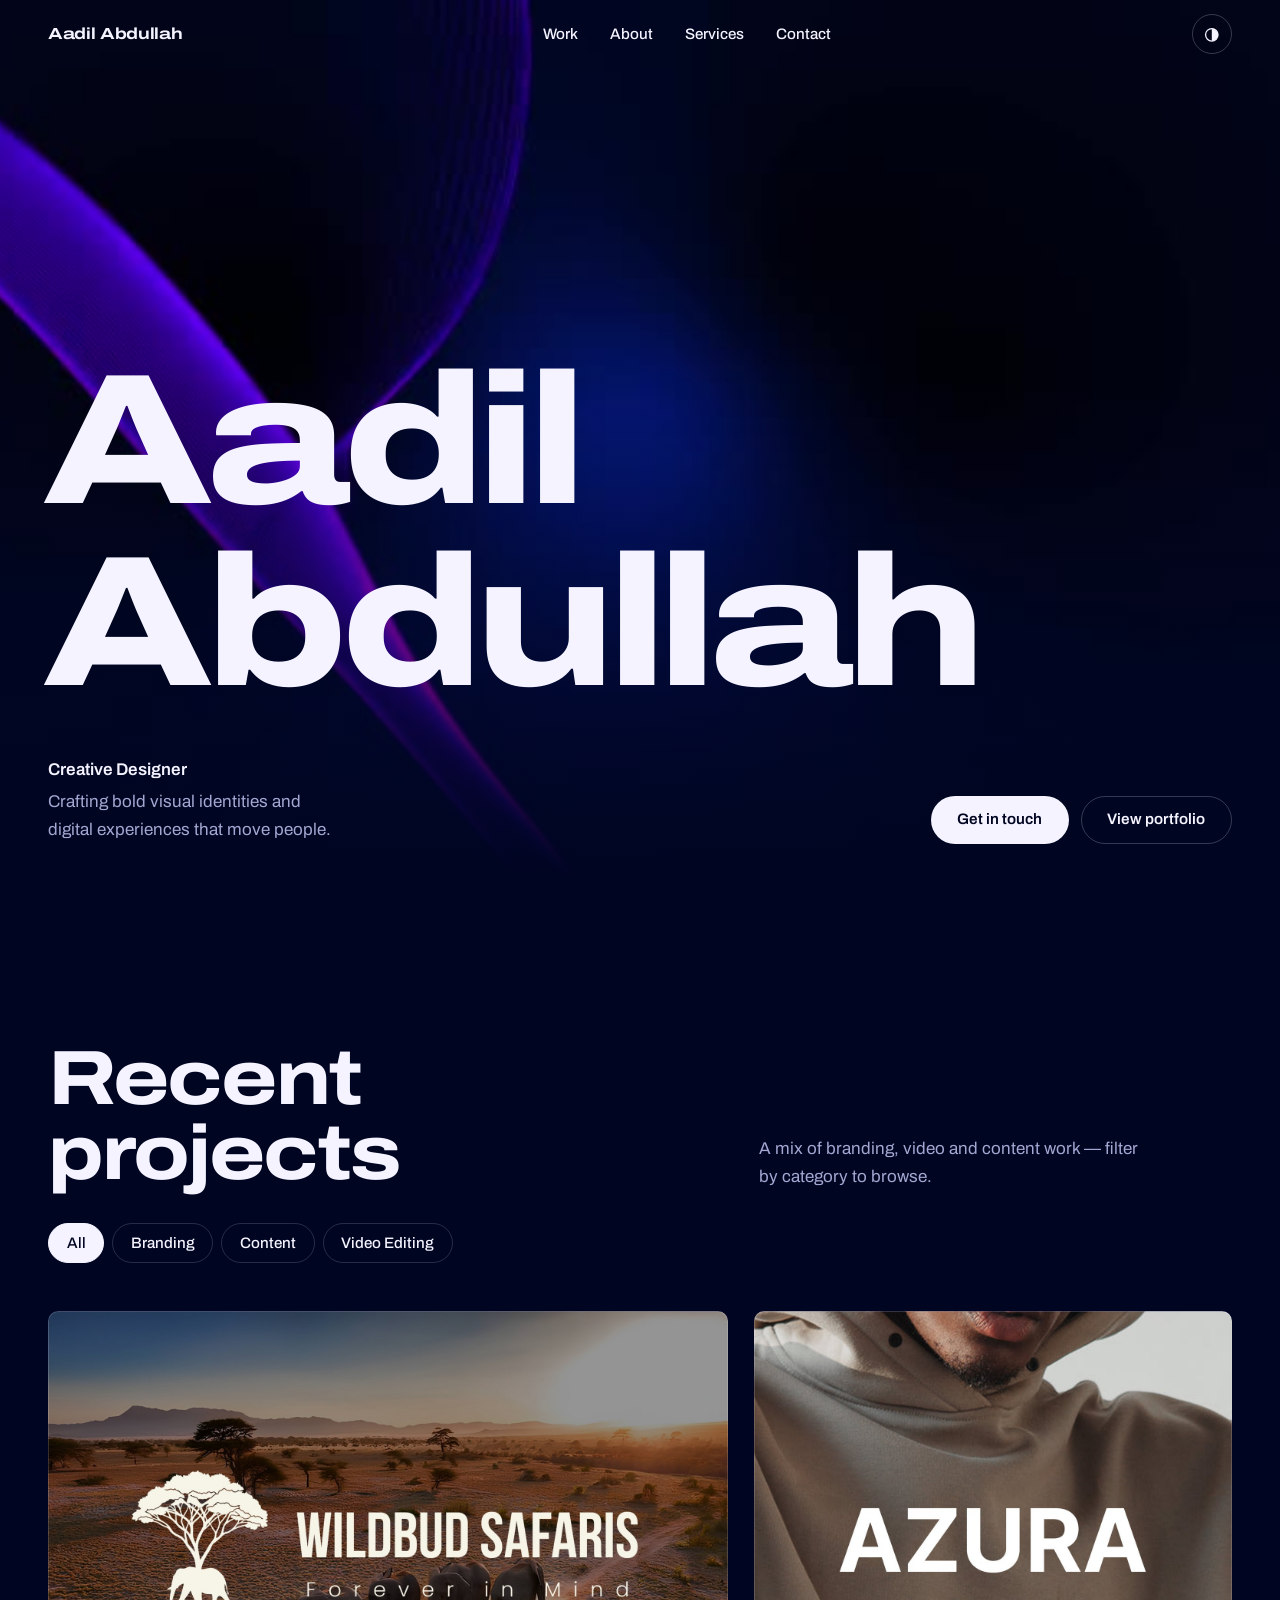
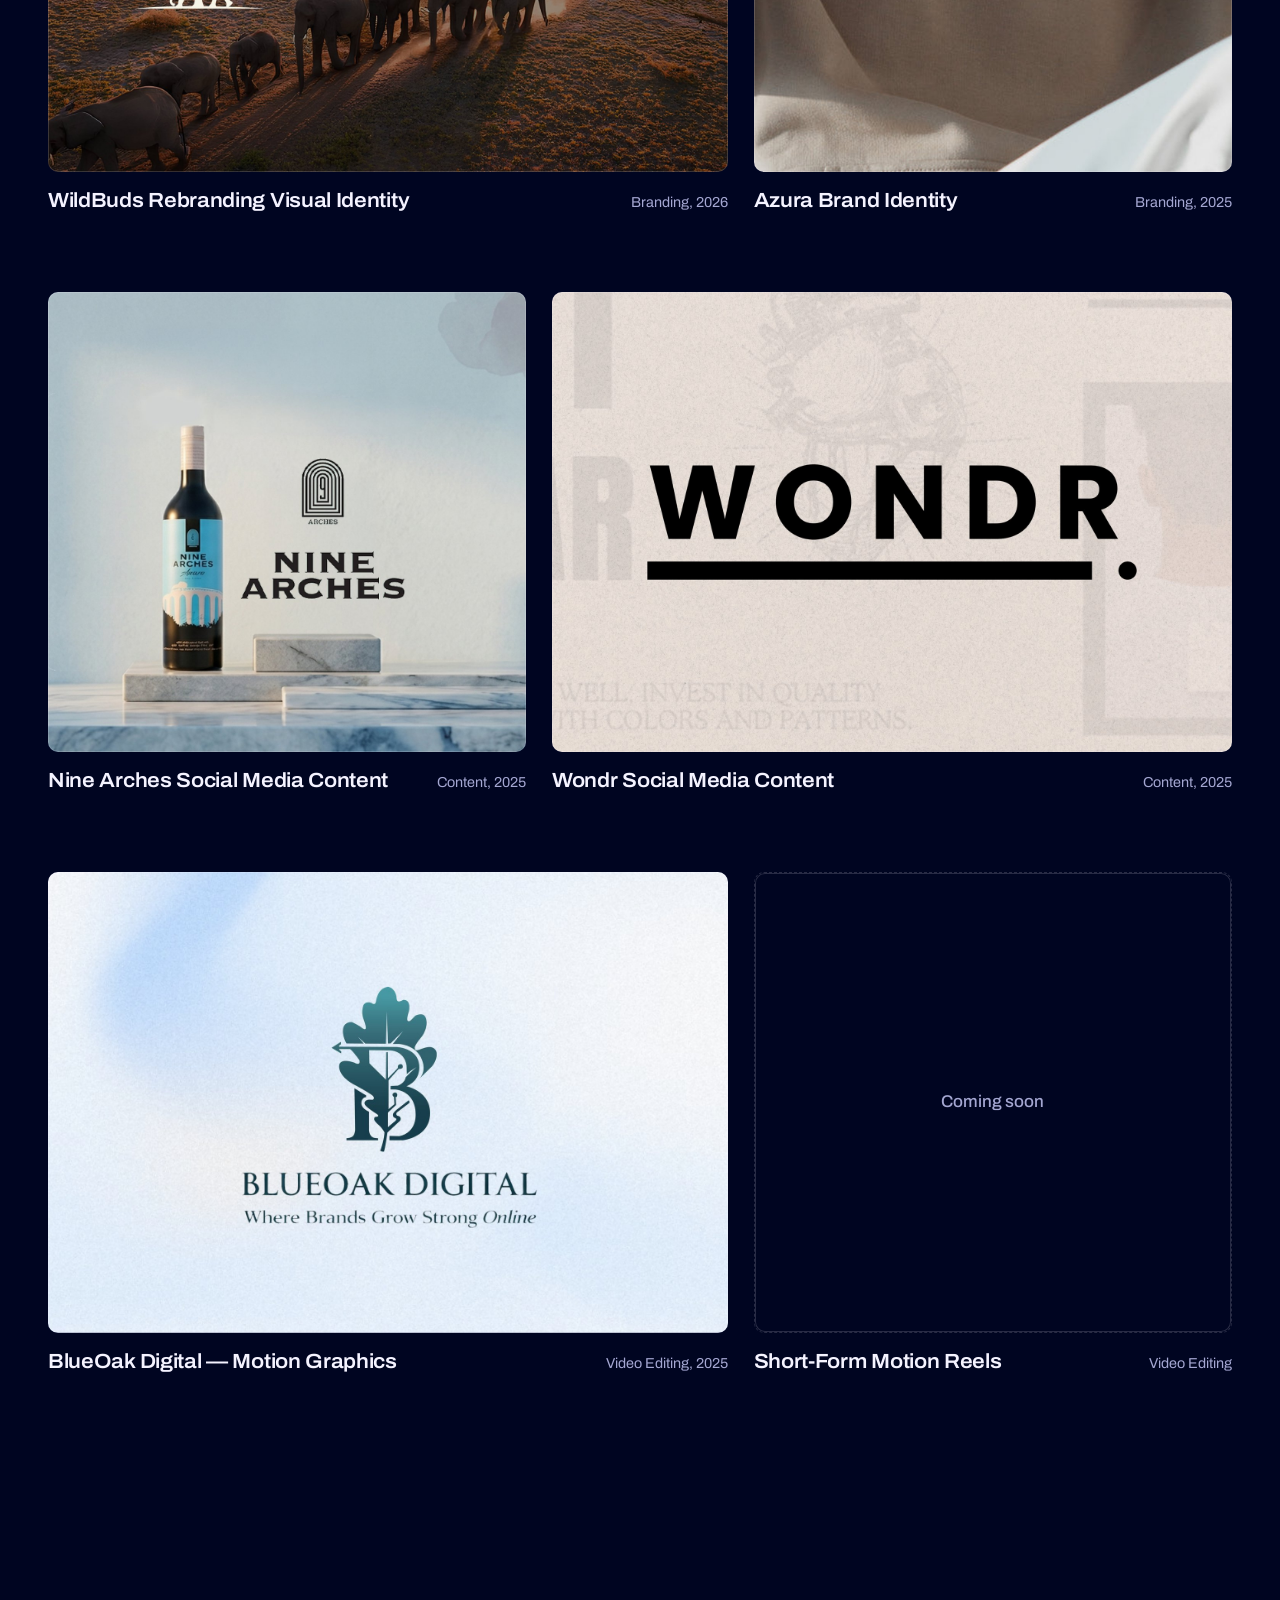
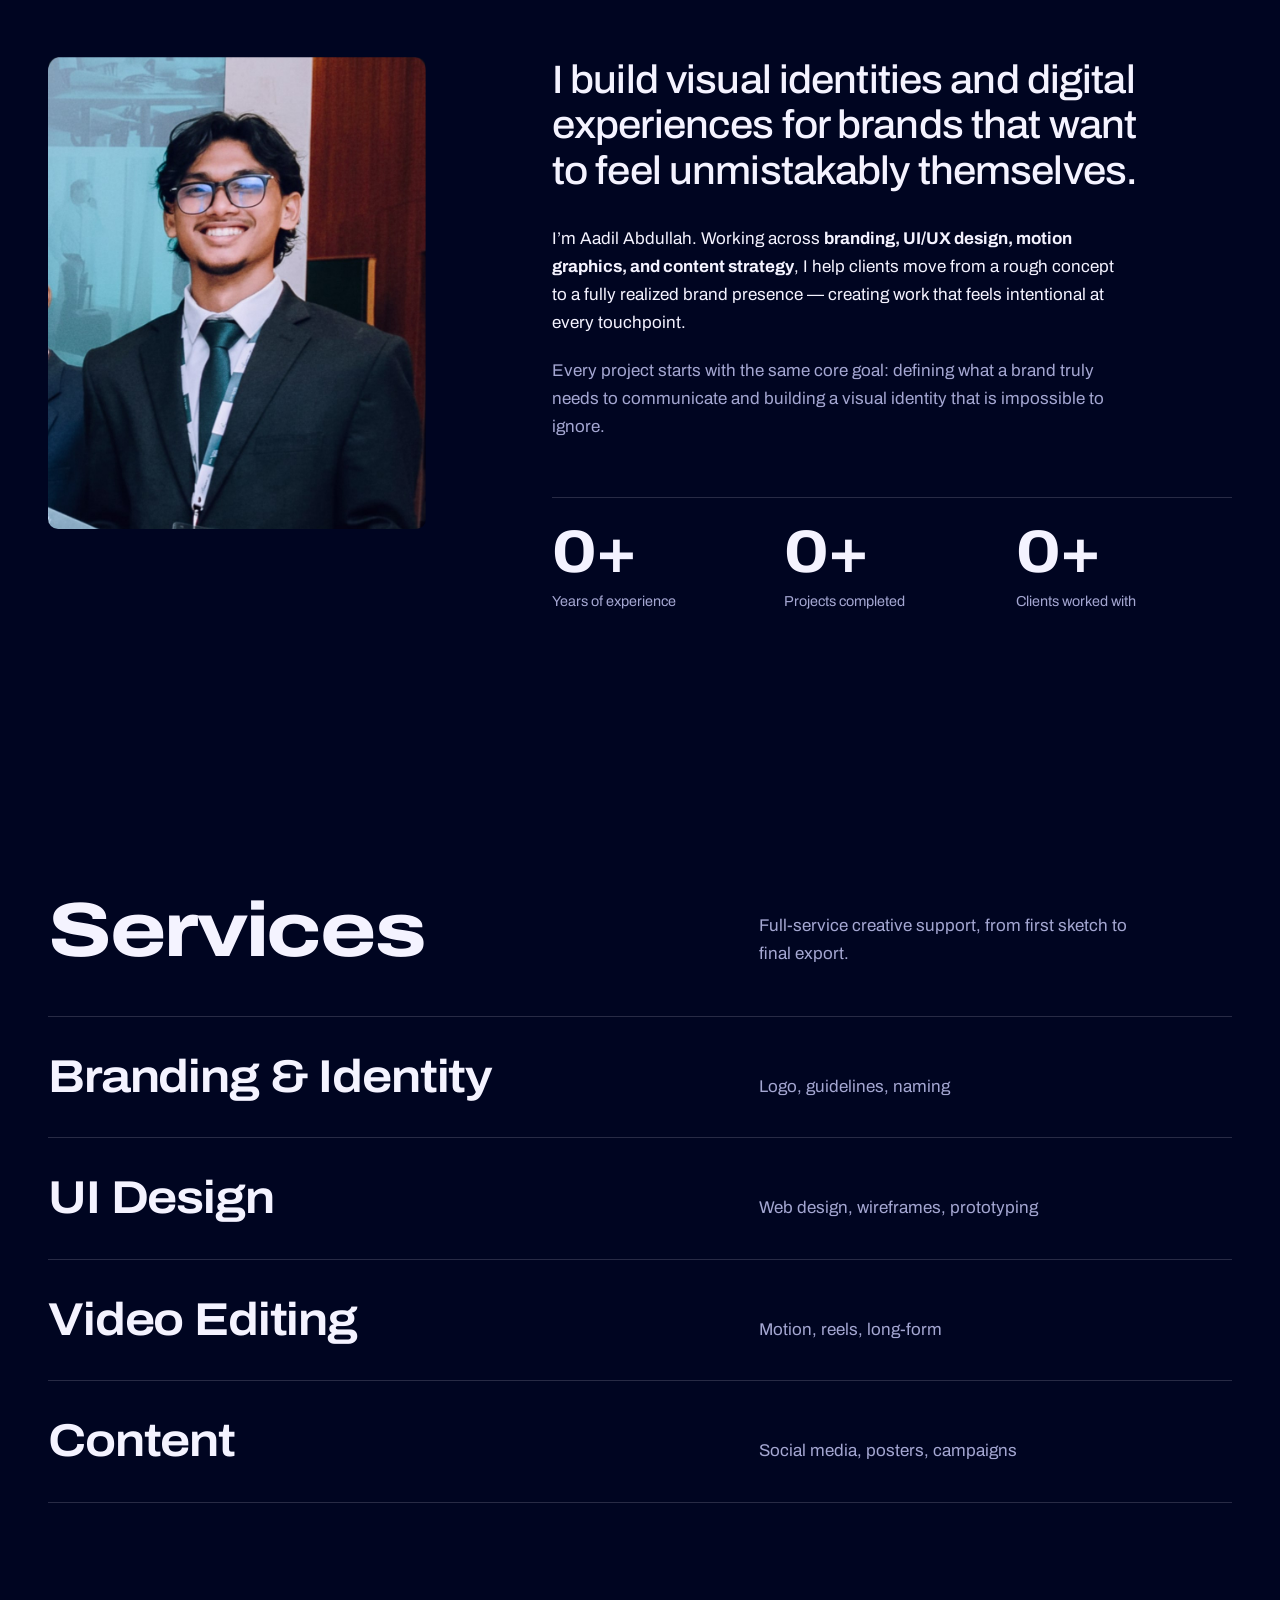
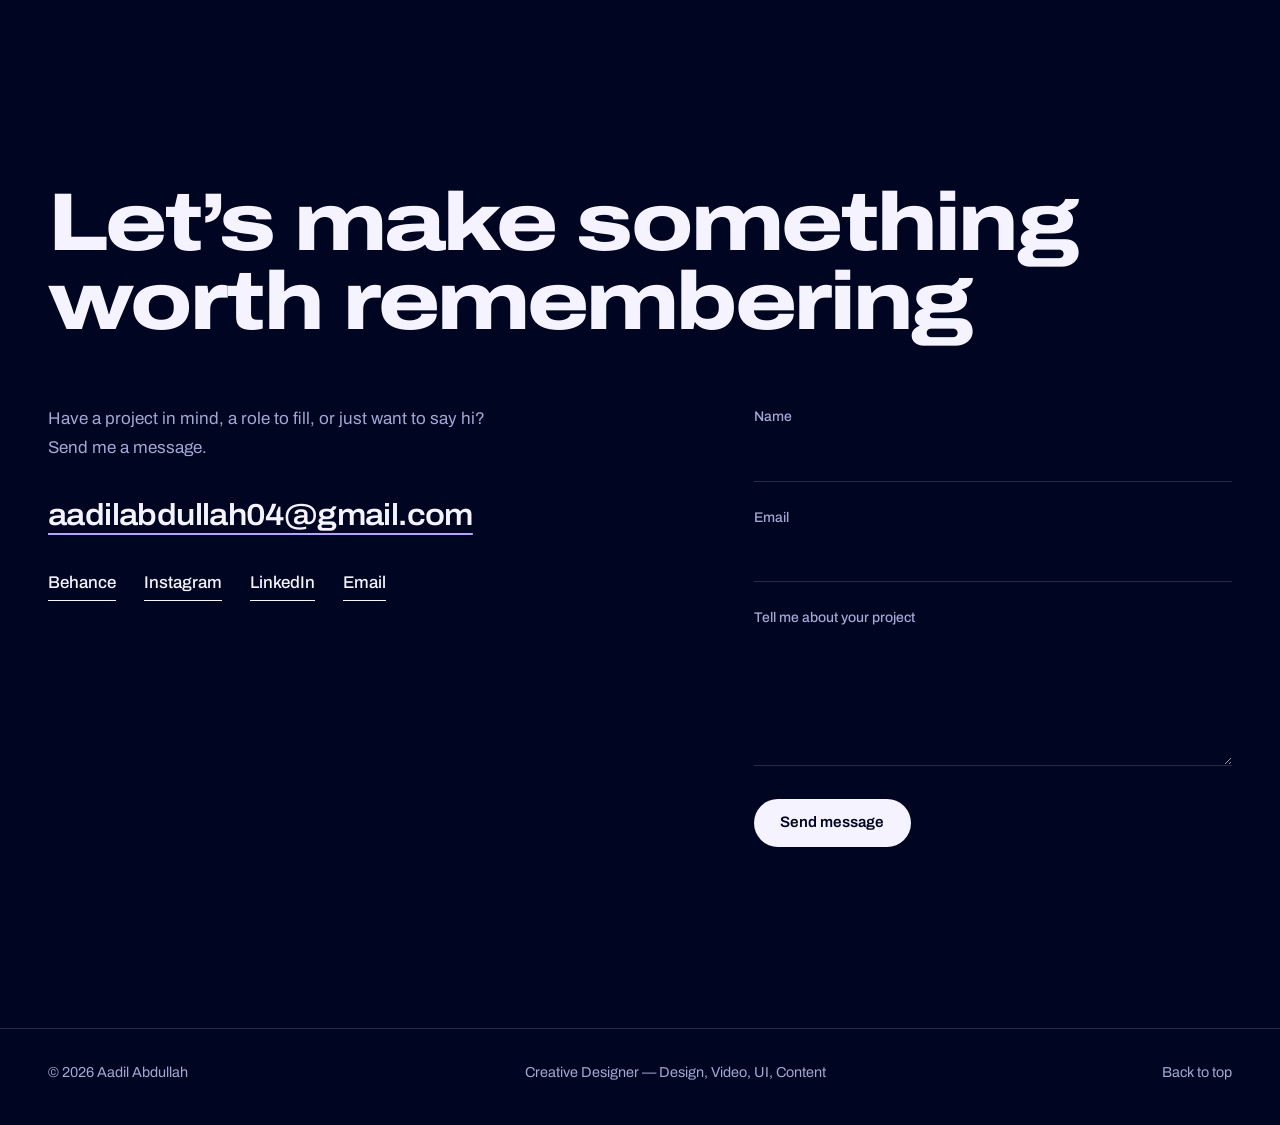
==== index.html @ e595d074 "added" ====
<!DOCTYPE html>
<html lang="en" data-theme="dark">
<head>
<meta charset="UTF-8">
<meta name="viewport" content="width=device-width, initial-scale=1, viewport-fit=cover">
<title>Aadil Abdullah — Creative Designer</title>
<meta name="description" content="Aadil Abdullah — Creative Designer. Branding, UI design, video and content strategy.">
<meta name="theme-color" content="#000521">
<meta property="og:type" content="website">
<meta property="og:title" content="Aadil Abdullah — Creative Designer">
<meta property="og:description" content="Aadil Abdullah — Creative Designer. Branding, UI design, video and content strategy.">
<link rel="icon" href="assets/favicon.svg" type="image/svg+xml">
<script>
/* Runs before first paint: dark by default, remembers the visitor's choice */
(function () {
  var d = document.documentElement, t = 'dark';
  d.classList.add('js');
  try { var s = localStorage.getItem('theme'); if (s === 'light' || s === 'dark') t = s; } catch (e) {}
  d.setAttribute('data-theme', t);
  // Safety net: if script.js did not run, show everything instead of leaving it hidden
  setTimeout(function () {
    if (!d.classList.contains('js-loaded')) d.classList.remove('js');
    else if (!d.classList.contains('is-ready')) d.classList.add('is-ready');
  }, 3000);
})();
</script>
<link rel="preconnect" href="https://fonts.googleapis.com">
<link rel="preconnect" href="https://fonts.gstatic.com" crossorigin>
<link href="https://fonts.googleapis.com/css2?family=Archivo:wdth,wght@62..125,100..900&amp;display=swap" rel="stylesheet">
<link rel="stylesheet" href="css/style.css">
</head>
<body id="top">
<a class="skip-link" href="#main">Skip to content</a>

<header class="site-header" id="siteHeader">
  <div class="header-inner">
    <a class="wordmark" href="#top">Aadil Abdullah</a>
    <nav class="nav" aria-label="Primary">
      <ul>
        <li><a href="#work">Work</a></li>
        <li><a href="#about">About</a></li>
        <li><a href="#services">Services</a></li>
        <li><a href="#contact">Contact</a></li>
      </ul>
    </nav>
    <div class="header-tools">
      <button class="theme-toggle" id="themeToggle" type="button" aria-label="Switch to light mode"><svg viewBox="0 0 24 24" aria-hidden="true" fill="none" stroke="currentColor" stroke-width="1.75"><circle cx="12" cy="12" r="8.5"/><path d="M12 3.5a8.5 8.5 0 0 1 0 17Z" fill="currentColor" stroke="none"/></svg></button>
      <button class="menu-btn" id="menuBtn" type="button" aria-expanded="false" aria-controls="mobileMenu">Menu</button>
    </div>
  </div>
</header>

<div class="mobile-menu" id="mobileMenu">
  <nav aria-label="Mobile">
    <ul>
      <li><a href="#work">Work</a></li>
      <li><a href="#about">About</a></li>
      <li><a href="#services">Services</a></li>
      <li><a href="#contact">Contact</a></li>
    </ul>
  </nav>
  <p class="mobile-menu-foot"><a href="mailto:aadilabdullah04@gmail.com">aadilabdullah04@gmail.com</a></p>
</div>

<main id="main">

  <section class="hero">
    <div class="hero-bg" aria-hidden="true">
      <video class="hero-video" autoplay muted loop playsinline preload="auto" poster="assets/img/hero-poster.jpg">
        <source src="assets/video/hero-loop.mp4" type="video/mp4">
      </video>
    </div>
    <div class="container hero-inner">
      <h1 class="hero-name">
        <span class="line"><span>Aadil</span></span>
        <span class="line"><span>Abdullah</span></span>
      </h1>
      <div class="hero-foot">
        <p class="hero-sub"><strong>Creative Designer</strong>Crafting bold visual identities and digital experiences that move people.</p>
        <div class="hero-actions">
          <a class="btn btn--solid" href="#contact">Get in touch</a>
          <a class="btn btn--ghost" href="#work">View portfolio</a>
        </div>
      </div>
    </div>
  </section>

  <section class="section work" id="work">
    <div class="container">
      <div class="section-head">
        <h2 class="h2">Recent projects</h2>
        <p class="section-note">A mix of branding, video and content work — filter by category to browse.</p>
      </div>

      <div class="filters" role="group" aria-label="Filter projects by category">
        <button class="filter" type="button" data-filter="all" aria-pressed="true">All</button>
        <button class="filter" type="button" data-filter="branding" aria-pressed="false">Branding</button>
        <button class="filter" type="button" data-filter="content" aria-pressed="false">Content</button>
        <button class="filter" type="button" data-filter="video" aria-pressed="false">Video Editing</button>
      </div>

      <div class="tiles" id="tiles">
        <a class="tile" href="project1.html" data-category="branding" data-size="wide">
          <div class="tile-media reveal-img"><img src="assets/img/project1-hero.jpg" width="2400" height="1202" alt="WildBuds Safaris logo over an African savanna landscape with elephants" loading="lazy"></div>
          <div class="tile-meta">
            <h3 class="tile-title">WildBuds Rebranding Visual Identity</h3>
            <p class="tile-cat">Branding, 2026</p>
          </div>
        </a>
        <a class="tile" href="project2.html" data-category="branding" data-size="narrow">
          <div class="tile-media reveal-img"><img src="assets/img/project2-hero.jpg" width="2400" height="1202" alt="AZURA wordmark over a close-up apparel photograph" loading="lazy"></div>
          <div class="tile-meta">
            <h3 class="tile-title">Azura Brand Identity</h3>
            <p class="tile-cat">Branding, 2025</p>
          </div>
        </a>
        <a class="tile" href="project3.html" data-category="content" data-size="narrow">
          <div class="tile-media reveal-img"><img src="assets/img/project3-hero.jpg" width="2400" height="1202" alt="Nine Arches Amaro bottle with logo on a marble surface" loading="lazy"></div>
          <div class="tile-meta">
            <h3 class="tile-title">Nine Arches Social Media Content</h3>
            <p class="tile-cat">Content, 2025</p>
          </div>
        </a>
        <a class="tile" href="project4.html" data-category="content" data-size="wide">
          <div class="tile-media reveal-img"><img src="assets/img/project4-hero.jpg" width="2400" height="1202" alt="WONDR wordmark logo" loading="lazy"></div>
          <div class="tile-meta">
            <h3 class="tile-title">Wondr Social Media Content</h3>
            <p class="tile-cat">Content, 2025</p>
          </div>
        </a>
        <a class="tile" href="project5.html" data-category="video" data-size="wide">
          <div class="tile-media reveal-img"><img src="assets/img/project5-hero.jpg" width="2306" height="1116" alt="BlueOak Digital logo mark and wordmark" loading="lazy"></div>
          <div class="tile-meta">
            <h3 class="tile-title">BlueOak Digital — Motion Graphics</h3>
            <p class="tile-cat">Video Editing, 2025</p>
          </div>
        </a>
        <!-- Sixth project: add its image and page, then turn this into a link (see README.txt) -->
        <div class="tile tile--soon" data-category="video" data-size="narrow">
          <div class="tile-media"><span>Coming soon</span></div>
          <div class="tile-meta">
            <h3 class="tile-title">Short-Form Motion Reels</h3>
            <p class="tile-cat">Video Editing</p>
          </div>
        </div>
      </div>
    </div>
  </section>

  <section class="section about" id="about">
    <div class="container about-grid">
      <figure class="about-photo reveal-img">
        <img src="assets/img/about-portrait.jpeg" width="900" height="1145" alt="Portrait of Aadil Abdullah" loading="lazy">
      </figure>
      <div class="about-copy">
        <h2 class="statement">I build visual identities and digital experiences for brands that want to feel unmistakably themselves.</h2>
        <p>I’m Aadil Abdullah. Working across <strong>branding, UI/UX design, motion graphics, and content strategy</strong>, I help clients move from a rough concept to a fully realized brand presence — creating work that feels intentional at every touchpoint.</p>
        <p>Every project starts with the same core goal: defining what a brand truly needs to communicate and building a visual identity that is impossible to ignore.</p>
        <ul class="stats">
          <li><span class="stat-num"><span class="count" data-count="6">6</span>+</span><span class="stat-label">Years of experience</span></li>
          <li><span class="stat-num"><span class="count" data-count="48">48</span>+</span><span class="stat-label">Projects completed</span></li>
          <li><span class="stat-num"><span class="count" data-count="26">26</span>+</span><span class="stat-label">Clients worked with</span></li>
        </ul>
      </div>
    </div>
  </section>

  <section class="section services" id="services">
    <div class="container">
      <div class="section-head">
        <h2 class="h2">Services</h2>
        <p class="section-note">Full-service creative support, from first sketch to final export.</p>
      </div>
      <ul class="services-list">
        <li class="service">
          <h3>Branding &amp; Identity</h3>
          <p>Logo, guidelines, naming</p>
        </li>
        <li class="service">
          <h3>UI Design</h3>
          <p>Web design, wireframes, prototyping</p>
        </li>
        <li class="service">
          <h3>Video Editing</h3>
          <p>Motion, reels, long-form</p>
        </li>
        <li class="service">
          <h3>Content</h3>
          <p>Social media, posters, campaigns</p>
        </li>
      </ul>
    </div>
  </section>

  <section class="section contact" id="contact">
    <div class="container">
      <h2 class="contact-heading">Let’s make something worth remembering</h2>
      <div class="contact-grid">
        <div class="contact-info">
          <p class="contact-sub">Have a project in mind, a role to fill, or just want to say hi? Send me a message.</p>
          <a class="contact-email" href="mailto:aadilabdullah04@gmail.com">aadilabdullah04@gmail.com</a>
          <div class="social-links">
          <a href="https://www.behance.net/aadilabdullah10" target="_blank" rel="noopener">Behance</a>
          <a href="https://www.instagram.com/aadil.dsgns/" target="_blank" rel="noopener">Instagram</a>
          <a href="https://www.linkedin.com/in/aadil-abdullah04/" target="_blank" rel="noopener">LinkedIn</a>
            <a href="mailto:aadilabdullah04@gmail.com">Email</a>
          </div>
        </div>
        <div class="contact-form-wrap">
          <form id="contactForm" action="https://formspree.io/f/xnpandrq" method="POST">
            <label class="field"><span>Name</span><input type="text" name="name" autocomplete="name" required></label>
            <label class="field"><span>Email</span><input type="email" name="email" autocomplete="email" required></label>
            <label class="field"><span>Tell me about your project</span><textarea name="message" rows="4" required></textarea></label>
            <button class="btn btn--solid" id="formBtn" type="submit">Send message</button>
            <p class="form-status" id="formStatus" role="status" aria-live="polite"></p>
          </form>
        </div>
      </div>
    </div>
  </section>

</main>

<footer class="site-footer">
  <div class="container footer-inner">
    <p>© 2026 Aadil Abdullah</p>
    <p>Creative Designer — Design, Video, UI, Content</p>
    <a href="#top">Back to top</a>
  </div>
</footer>

<script src="js/script.js"></script>
</body>
</html>
---- css/style.css ----
/* ==========================================================================
   Aadil Abdullah — Portfolio
   One type family (Archivo), one accent, two themes.
   Edit the colours in the two token blocks below; everything else follows.
   ========================================================================== */

/* ---------- Tokens ---------- */
:root {
  color-scheme: dark;

  /* Dark theme (default) — base colour is sampled from the hero loop */
  --bg: #000521;
  --bg-raised: #070c38;
  --bg-glass: rgba(0, 5, 33, 0.78);
  --ink: #f4f3ff;
  --ink-muted: #a4a7d2;
  --line: rgba(244, 243, 255, 0.16);
  --accent: #b9a2ff;
  --accent-ink: #000521;
  --btn-bg: #f4f3ff;
  --btn-ink: #000521;
  --error: #ff9a9a;

  --font: "Archivo", "Helvetica Neue", Helvetica, Arial, system-ui, sans-serif;
  --pad: clamp(1.25rem, 4vw, 3rem);
  --gap: clamp(1rem, 2vw, 1.75rem);
  --max: 1440px;
  --section: clamp(5rem, 11vw, 9.5rem);
  --radius: 10px;
  --ease: cubic-bezier(0.2, 0.8, 0.2, 1);
  --tile-h: clamp(15rem, 64vw, 26rem);
}

:root[data-theme="light"] {
  color-scheme: light;
  --bg: #f3f5ff;
  --bg-raised: #e6eafb;
  --bg-glass: rgba(243, 245, 255, 0.82);
  --ink: #050726;
  --ink-muted: #4a4e7c;
  --line: rgba(5, 7, 38, 0.18);
  --accent: #6a1fe0;
  --accent-ink: #f3f5ff;
  --btn-bg: #050726;
  --btn-ink: #f3f5ff;
  --error: #c0262d;
}

@media (min-width: 820px) {
  :root { --tile-h: clamp(22rem, 36vw, 34rem); }
}

/* ---------- Base ---------- */
*, *::before, *::after { box-sizing: border-box; }

html {
  -webkit-text-size-adjust: 100%;
  scroll-behavior: smooth;
  scroll-padding-top: 5rem;
}

body {
  margin: 0;
  background: var(--bg);
  color: var(--ink);
  font-family: var(--font);
  font-size: 1.0625rem;
  line-height: 1.65;
  font-weight: 400;
  -webkit-font-smoothing: antialiased;
  text-rendering: optimizeLegibility;
}

img, video { display: block; max-width: 100%; }
a { color: inherit; }
h1, h2, h3, p, ul, figure, dl, dd { margin: 0; }
ul { padding: 0; list-style: none; }
button { font: inherit; color: inherit; background: none; border: 0; padding: 0; cursor: pointer; }

:focus-visible {
  outline: 2px solid var(--accent);
  outline-offset: 3px;
  border-radius: 4px;
}

.skip-link {
  position: fixed;
  left: 1rem;
  top: -4rem;
  z-index: 100;
  padding: 0.6rem 1rem;
  background: var(--btn-bg);
  color: var(--btn-ink);
  border-radius: 999px;
  font-weight: 600;
  text-decoration: none;
  transition: top 0.2s;
}
.skip-link:focus { top: 1rem; }

.container {
  width: 100%;
  max-width: var(--max);
  margin-inline: auto;
  padding-inline: var(--pad);
}

.section { padding-block: var(--section); }

/* ---------- Type ---------- */
.h2, .statement, .contact-heading, .project-title, .next-title, .hero-sub { text-wrap: balance; }
.h2 {
  font-size: clamp(2.25rem, 6vw, 5rem);
  font-weight: 750;
  font-stretch: 120%;
  line-height: 0.98;
  letter-spacing: -0.03em;
}

.statement {
  font-size: clamp(1.6rem, 3.1vw, 2.6rem);
  font-weight: 500;
  font-stretch: 105%;
  line-height: 1.14;
  letter-spacing: -0.022em;
}

/* ---------- Buttons ---------- */
.btn {
  display: inline-flex;
  align-items: center;
  justify-content: center;
  min-height: 3rem;
  padding: 0 1.6rem;
  border: 1px solid transparent;
  border-radius: 999px;
  font-size: 0.95rem;
  font-weight: 600;
  text-decoration: none;
  transition: background-color 0.3s, color 0.3s, border-color 0.3s;
}
.btn--solid { background: var(--btn-bg); color: var(--btn-ink); }
.btn--solid:hover { background: var(--accent); color: var(--accent-ink); }
.btn--ghost { border-color: var(--line); color: var(--ink); }
.btn--ghost:hover { border-color: var(--ink); }
.btn[disabled] { opacity: 0.6; cursor: progress; }

/* ---------- Header ---------- */
.site-header {
  position: fixed;
  inset: 0 0 auto 0;
  z-index: 50;
  padding-top: env(safe-area-inset-top, 0px);
  color: var(--ink);
  border-bottom: 1px solid transparent;
  transition: background-color 0.35s, border-color 0.35s;
}

.site-header.is-solid,
.site-header.menu-open {
  background: var(--bg-glass);
  -webkit-backdrop-filter: blur(14px);
  backdrop-filter: blur(14px);
  border-bottom-color: var(--line);
}

/* Over the (always dark) hero the header uses the dark palette */
.site-header:not(.is-solid):not(.menu-open) {
  --ink: #f4f3ff;
  --line: rgba(244, 243, 255, 0.22);
  --accent: #b9a2ff;
}

.header-inner {
  display: flex;
  align-items: center;
  justify-content: space-between;
  gap: 1.5rem;
  max-width: var(--max);
  margin-inline: auto;
  padding: 0.9rem var(--pad);
}

.wordmark {
  font-size: 1rem;
  font-weight: 700;
  font-stretch: 125%;
  letter-spacing: -0.02em;
  text-decoration: none;
  white-space: nowrap;
}

.nav ul { display: flex; gap: 2rem; }
.nav a {
  padding: 0.4rem 0;
  font-size: 0.95rem;
  font-weight: 500;
  text-decoration: none;
  background: linear-gradient(currentColor, currentColor) left bottom / 0 1px no-repeat;
  transition: background-size 0.4s var(--ease);
}
.nav a:hover { background-size: 100% 1px; }

.header-tools { display: flex; align-items: center; gap: 0.75rem; }

.theme-toggle {
  display: grid;
  place-items: center;
  width: 2.5rem;
  height: 2.5rem;
  border: 1px solid var(--line);
  border-radius: 50%;
  transition: border-color 0.3s, background-color 0.3s;
}
.theme-toggle:hover { border-color: var(--ink); }
.theme-toggle svg { width: 1.1rem; height: 1.1rem; }

.menu-btn {
  display: none;
  align-items: center;
  min-height: 2.5rem;
  padding: 0 1rem;
  border: 1px solid var(--line);
  border-radius: 999px;
  font-size: 0.9rem;
  font-weight: 600;
}

@media (max-width: 819px) {
  .nav { display: none; }
  .menu-btn { display: inline-flex; }
}

/* Mobile menu */
.mobile-menu {
  position: fixed;
  inset: 0;
  z-index: 40;
  display: flex;
  flex-direction: column;
  justify-content: space-between;
  padding: 6.5rem var(--pad) 2rem;
  background: var(--bg);
  opacity: 0;
  visibility: hidden;
  transition: opacity 0.35s, visibility 0.35s;
}
.mobile-menu.is-open { opacity: 1; visibility: visible; }
.mobile-menu ul { display: grid; gap: 0.25rem; }
.mobile-menu a {
  display: block;
  padding: 0.35rem 0;
  font-size: clamp(2.25rem, 11vw, 3.5rem);
  font-weight: 750;
  font-stretch: 120%;
  letter-spacing: -0.03em;
  line-height: 1.05;
  text-decoration: none;
}
.mobile-menu-foot { color: var(--ink-muted); font-size: 0.95rem; }
.mobile-menu-foot a { font-size: inherit; font-weight: 500; font-stretch: 100%; letter-spacing: 0; display: inline; }
body.menu-open { overflow: hidden; }

/* ---------- Hero ---------- */
.hero {
  --ink: #f4f3ff;
  --ink-muted: #a4a7d2;
  --line: rgba(244, 243, 255, 0.22);
  --accent: #b9a2ff;
  --accent-ink: #000521;
  --btn-bg: #f4f3ff;
  --btn-ink: #000521;

  position: relative;
  display: flex;
  align-items: flex-end;
  min-height: 100vh;
  min-height: 100svh;
  overflow: hidden;
  background: #000521;
  color: var(--ink);
  border-radius: 0 0 clamp(1.25rem, 3vw, 2.5rem) clamp(1.25rem, 3vw, 2.5rem);
}

.hero-bg {
  position: absolute;
  inset: 0;
  background: #000521 url("../assets/img/hero-poster.jpg") center / cover no-repeat;
}

.hero-video {
  width: 100%;
  height: 100%;
  object-fit: cover;
}
.js .hero-video { opacity: 0; transition: opacity 1.6s ease; }
.js .hero-video.is-playing { opacity: 1; }

/* keeps the name legible where a ribbon passes behind it */
.hero::after {
  content: "";
  position: absolute;
  inset: auto 0 0 0;
  height: 60%;
  background: linear-gradient(to top, #000521 4%, rgba(0, 5, 33, 0));
  pointer-events: none;
}

.hero-inner {
  position: relative;
  z-index: 1;
  padding-top: 8rem;
  padding-bottom: clamp(2rem, 5vw, 3.5rem);
}

.hero-name {
  font-size: clamp(3.5rem, 14.5vw, 14rem);
  font-weight: 800;
  font-stretch: 125%;
  line-height: 0.92;
  letter-spacing: -0.04em;
  margin-left: -0.04em;
}
.hero-name .line {
  display: block;
  overflow: hidden;
  padding-top: 0.08em;
  margin-top: -0.08em;
  padding-bottom: 0.06em;
}
.hero-name .line > span { display: inline-block; }

.hero-foot {
  display: flex;
  flex-wrap: wrap;
  align-items: flex-end;
  justify-content: space-between;
  gap: 1.5rem 3rem;
  margin-top: clamp(1.25rem, 3vw, 2.25rem);
}
.hero-sub { max-width: 34ch; color: var(--ink-muted); }
.hero-sub strong {
  display: block;
  margin-bottom: 0.25rem;
  color: var(--ink);
  font-weight: 600;
}
.hero-actions { display: flex; flex-wrap: wrap; gap: 0.75rem; }

/* One orchestrated load sequence */
.js .hero-name .line > span { transform: translateY(110%); }
.js .hero-foot { opacity: 0; transform: translateY(14px); }
.js.is-ready .hero-name .line > span {
  transform: none;
  transition: transform 1.1s var(--ease);
}
.js.is-ready .hero-name .line:nth-child(2) > span { transition-delay: 0.12s; }
.js.is-ready .hero-foot {
  opacity: 1;
  transform: none;
  transition: opacity 0.9s 0.6s ease, transform 0.9s 0.6s var(--ease);
}

/* ---------- Image reveal (one shared, quiet mechanism) ----------
   The wrapper (.reveal-img) is never clipped, so the script can always measure it;
   only the picture inside it is wiped in. */
.js .reveal-img > img,
.js .reveal-img > video { clip-path: inset(0 0 100% 0); }
.js .reveal-img.is-in > img,
.js .reveal-img.is-in > video {
  clip-path: inset(0);
  transition: clip-path 1.1s var(--ease), transform 0.9s var(--ease);
}

/* Hairline rim keeps pale images defined on the light theme and dark ones on the dark theme */
.tile-media, .gallery-item, .project-cover { position: relative; }
.tile-media::after,
.gallery-item::after,
.project-cover::after {
  content: "";
  position: absolute;
  inset: 0;
  border-radius: var(--radius);
  box-shadow: inset 0 0 0 1px var(--line);
  pointer-events: none;
}

/* ---------- Work ---------- */
.section-head {
  display: grid;
  gap: 1.25rem 3rem;
  align-items: end;
}
@media (min-width: 820px) {
  .section-head { grid-template-columns: minmax(0, 7fr) minmax(0, 5fr); }
}
.section-note { max-width: 38ch; color: var(--ink-muted); }

.filters { display: flex; flex-wrap: wrap; gap: 0.5rem; margin-top: 2rem; }
.filter {
  min-height: 2.5rem;
  padding: 0 1.1rem;
  border: 1px solid var(--line);
  border-radius: 999px;
  font-size: 0.95rem;
  font-weight: 500;
  transition: background-color 0.3s, color 0.3s, border-color 0.3s;
}
.filter:hover { border-color: var(--ink); }
.filter[aria-pressed="true"] { background: var(--ink); border-color: var(--ink); color: var(--bg); }

.tiles {
  display: grid;
  grid-template-columns: repeat(12, minmax(0, 1fr));
  column-gap: var(--gap);
  row-gap: clamp(2.75rem, 6vw, 5.5rem);
  margin-top: clamp(2rem, 4vw, 3rem);
}

.tile {
  grid-column: span 12;
  display: block;
  min-width: 0;
  color: inherit;
  text-decoration: none;
}
.tile[hidden] { display: none; }
@media (min-width: 820px) {
  .tile[data-size="wide"] { grid-column: span 7; }
  .tile[data-size="narrow"] { grid-column: span 5; }
}

.tile-media {
  height: var(--tile-h);
  overflow: hidden;
  border-radius: var(--radius);
  background: var(--bg-raised);
}
.tile-media img {
  width: 100%;
  height: 100%;
  object-fit: cover;
  transition: transform 0.9s var(--ease);
}
a.tile:hover .tile-media img,
a.tile:focus-visible .tile-media img { transform: scale(1.035); }

.tile-meta {
  display: flex;
  flex-wrap: wrap;
  align-items: baseline;
  justify-content: space-between;
  gap: 0.25rem 1.5rem;
  margin-top: 1rem;
}
.tile-title {
  font-size: clamp(1.05rem, 1.6vw, 1.35rem);
  font-weight: 600;
  font-stretch: 108%;
  letter-spacing: -0.015em;
  line-height: 1.25;
  text-decoration: underline;
  text-decoration-color: transparent;
  text-decoration-thickness: 2px;
  text-underline-offset: 0.2em;
  transition: text-decoration-color 0.3s;
}
a.tile:hover .tile-title,
a.tile:focus-visible .tile-title { text-decoration-color: var(--accent); }
.tile-cat { color: var(--ink-muted); font-size: 0.9rem; }

.tile--soon .tile-media {
  display: grid;
  place-items: center;
  background: transparent;
  border: 1px dashed var(--line);
  color: var(--ink-muted);
  font-weight: 500;
}

/* ---------- About ---------- */
.about-grid { display: grid; gap: 2.5rem var(--gap); }
@media (min-width: 900px) {
  .about-grid { grid-template-columns: repeat(12, minmax(0, 1fr)); align-items: start; }
  .about-photo { grid-column: 1 / span 4; position: sticky; top: 6rem; }
  .about-copy { grid-column: 6 / span 7; }
}
.about-photo img {
  width: 100%;
  aspect-ratio: 4 / 5;
  height: auto;
  object-fit: cover;
  object-position: 50% 18%;
  border-radius: var(--radius);
}
.about-copy .statement { margin-bottom: 2rem; }
.about-copy p:not(.statement) { max-width: 58ch; }
.about-copy p:not(.statement) + p { margin-top: 1.25rem; color: var(--ink-muted); }

.stats {
  display: grid;
  grid-template-columns: repeat(3, minmax(0, 1fr));
  gap: 1rem;
  margin-top: clamp(2.5rem, 5vw, 3.5rem);
  padding-top: 1.5rem;
  border-top: 1px solid var(--line);
}
.stat-num {
  display: block;
  font-size: clamp(2rem, 5vw, 3.75rem);
  font-weight: 750;
  font-stretch: 120%;
  line-height: 1;
  letter-spacing: -0.03em;
}
.stat-label {
  display: block;
  margin-top: 0.6rem;
  color: var(--ink-muted);
  font-size: 0.9rem;
  line-height: 1.35;
}

/* ---------- Services ---------- */
.services-list { margin-top: clamp(2rem, 4vw, 3rem); border-top: 1px solid var(--line); }
.service {
  display: grid;
  gap: 0.6rem 3rem;
  align-items: baseline;
  padding: 1.75rem 0;
  border-bottom: 1px solid var(--line);
}
@media (min-width: 820px) {
  .service { grid-template-columns: minmax(0, 7fr) minmax(0, 5fr); padding: 2.25rem 0; }
}
.service h3 {
  font-size: clamp(1.6rem, 3.6vw, 3rem);
  font-weight: 650;
  font-stretch: 112%;
  line-height: 1.05;
  letter-spacing: -0.025em;
  transition: transform 0.5s var(--ease);
}
.service:hover h3 { transform: translateX(0.6rem); }
.service p { color: var(--ink-muted); }

/* ---------- Contact ---------- */
.contact-heading {
  max-width: 18ch;
  font-size: clamp(2.5rem, 6.4vw, 6rem);
  font-weight: 800;
  font-stretch: 122%;
  line-height: 0.96;
  letter-spacing: -0.035em;
}
@media (min-width: 900px) { .contact-heading { max-width: none; } }

.contact-grid { display: grid; gap: 3rem var(--gap); margin-top: clamp(2.5rem, 5vw, 4rem); }
@media (min-width: 900px) {
  .contact-grid { grid-template-columns: repeat(12, minmax(0, 1fr)); }
  .contact-info { grid-column: 1 / span 6; }
  .contact-form-wrap { grid-column: 8 / span 5; }
}
.contact-sub { max-width: 44ch; color: var(--ink-muted); }
.contact-email {
  display: inline-block;
  margin-top: 1.75rem;
  font-size: clamp(1.15rem, 2.4vw, 1.9rem);
  font-weight: 600;
  font-stretch: 110%;
  letter-spacing: -0.02em;
  text-decoration: underline;
  text-decoration-color: var(--accent);
  text-decoration-thickness: 2px;
  text-underline-offset: 0.25em;
  overflow-wrap: anywhere;
}
.social-links { display: flex; flex-wrap: wrap; gap: 0.5rem 1.75rem; margin-top: 1.5rem; }
.social-links a {
  padding: 0.3rem 0;
  font-weight: 500;
  text-decoration: none;
  background: linear-gradient(currentColor, currentColor) left bottom / 100% 1px no-repeat;
  transition: background-size 0.4s var(--ease), color 0.3s;
}
.social-links a:hover { color: var(--accent); background-size: 0 1px; }

.field { display: block; margin-bottom: 1.5rem; }
.field > span { display: block; margin-bottom: 0.3rem; color: var(--ink-muted); font-size: 0.875rem; font-weight: 500; }
.field input,
.field textarea {
  width: 100%;
  padding: 0.6rem 0;
  border: 0;
  border-bottom: 1px solid var(--line);
  border-radius: 0;
  background: transparent;
  color: var(--ink);
  font: inherit;
  transition: border-color 0.3s, box-shadow 0.3s;
}
.field textarea { resize: vertical; min-height: 7rem; }
.field input:focus,
.field textarea:focus {
  outline: none;
  border-bottom-color: var(--accent);
  box-shadow: 0 1px 0 var(--accent);
}
.form-status { min-height: 1.6em; margin-top: 1rem; font-size: 0.95rem; color: var(--accent); }
.form-status.is-error { color: var(--error); }

/* ---------- Footer ---------- */
.site-footer {
  padding-block: 2rem 2.5rem;
  border-top: 1px solid var(--line);
  color: var(--ink-muted);
  font-size: 0.9rem;
}
.footer-inner { display: flex; flex-wrap: wrap; justify-content: space-between; gap: 0.75rem 2rem; }
.footer-inner a { text-decoration: none; }
.footer-inner a:hover { color: var(--ink); text-decoration: underline; }

/* ---------- Project pages ---------- */
.project-head { padding-top: clamp(7rem, 14vw, 10rem); }
.back-link {
  display: inline-block;
  margin-bottom: 2rem;
  color: var(--ink-muted);
  font-weight: 500;
  text-decoration: none;
}
.back-link:hover { color: var(--ink); text-decoration: underline; }

.project-title {
  max-width: 16ch;
  font-size: clamp(2.5rem, 7.4vw, 6.5rem);
  font-weight: 800;
  font-stretch: 120%;
  line-height: 0.96;
  letter-spacing: -0.035em;
}

.project-intro { display: grid; gap: 2.25rem var(--gap); margin-top: clamp(2rem, 4vw, 3rem); }
@media (min-width: 900px) {
  .project-intro { grid-template-columns: repeat(12, minmax(0, 1fr)); align-items: start; }
  .project-summary { grid-column: 1 / span 6; }
  .project-meta { grid-column: 8 / span 5; }
}
.project-summary { max-width: 46ch; font-size: clamp(1.15rem, 1.8vw, 1.4rem); line-height: 1.45; }

.project-meta { display: grid; grid-template-columns: repeat(2, minmax(0, 1fr)); gap: 1.5rem 2rem; }
.project-meta > div { padding-top: 0.9rem; border-top: 1px solid var(--line); }
.project-meta dt { color: var(--ink-muted); font-size: 0.875rem; font-weight: 500; }
.project-meta dd { margin-top: 0.2rem; font-weight: 600; }

.project-cover { margin-top: clamp(2.5rem, 5vw, 4rem); }
.project-cover img { width: 100%; height: auto; border-radius: var(--radius); }

.overview { display: grid; gap: 2rem var(--gap); }
@media (min-width: 900px) {
  .overview { grid-template-columns: repeat(12, minmax(0, 1fr)); align-items: start; }
  .overview .statement { grid-column: 1 / span 5; }
  .overview-text { grid-column: 7 / span 6; }
}
.overview-text p { max-width: 58ch; }
.overview-text p + p { margin-top: 1.25rem; color: var(--ink-muted); }

.gallery-section { padding-bottom: clamp(4rem, 9vw, 7rem); }
.gallery {
  display: grid;
  grid-template-columns: repeat(12, minmax(0, 1fr));
  gap: var(--gap);
}
.gallery-item { grid-column: span 12; min-width: 0; overflow: hidden; border-radius: var(--radius); background: var(--bg-raised); }
.gallery-item img,
.gallery-item video { width: 100%; height: auto; }
.gallery-item video { background: #000; }
@media (min-width: 820px) {
  .gallery-item { grid-column: span 6; }
  .gallery-item--full { grid-column: span 12; }
  .gallery-item--4 { grid-column: span 4; }
  .gallery-item--8 { grid-column: span 8; }
}
.gallery--motion { align-items: center; }
.gallery--motion .gallery-item--4 video { aspect-ratio: 9 / 16; object-fit: cover; }

.next { border-top: 1px solid var(--line); }
.next-link { display: block; padding-block: clamp(3rem, 7vw, 6rem); text-decoration: none; }
.next-label { display: block; margin-bottom: 0.75rem; color: var(--ink-muted); font-weight: 500; }
.next-title {
  display: block;
  max-width: 20ch;
  font-size: clamp(2rem, 5.6vw, 4.75rem);
  font-weight: 800;
  font-stretch: 120%;
  line-height: 1;
  letter-spacing: -0.03em;
  text-decoration: underline;
  text-decoration-color: transparent;
  text-decoration-thickness: 3px;
  text-underline-offset: 0.16em;
  transition: text-decoration-color 0.3s;
}
.next-link:hover .next-title,
.next-link:focus-visible .next-title { text-decoration-color: var(--accent); }

/* ---------- Theme switch: circular reveal (View Transitions) ---------- */
::view-transition-old(root),
::view-transition-new(root) { animation: none; mix-blend-mode: normal; }
::view-transition-old(root) { z-index: 1; }
::view-transition-new(root) { z-index: 2; }

/* ---------- Reduced motion ---------- */
@media (prefers-reduced-motion: reduce) {
  html { scroll-behavior: auto; }
  *, *::before, *::after { animation-duration: 0.01ms !important; transition-duration: 0.01ms !important; }
  .hero-video { display: none; }
  .js .hero-name .line > span { transform: none; }
  .js .hero-foot { opacity: 1; transform: none; }
  .js .reveal-img > img,
  .js .reveal-img > video { clip-path: none; }
}
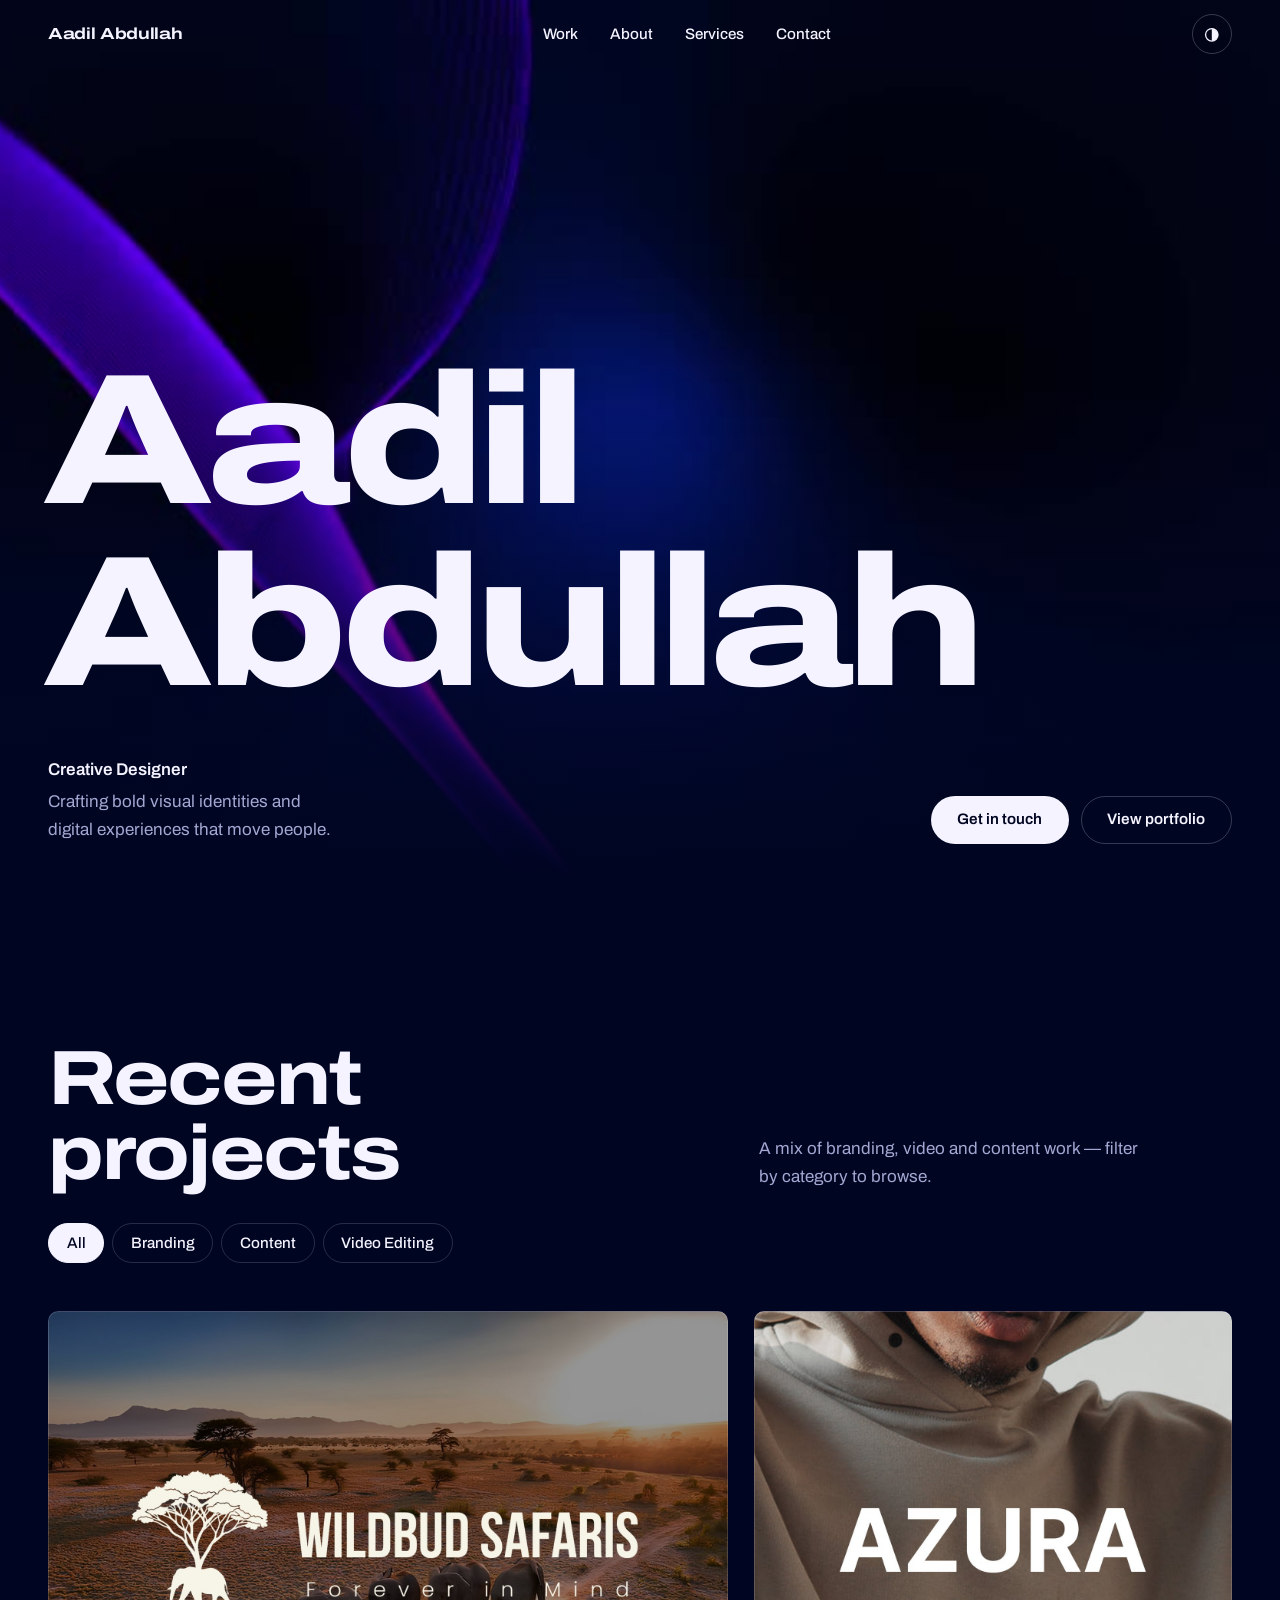
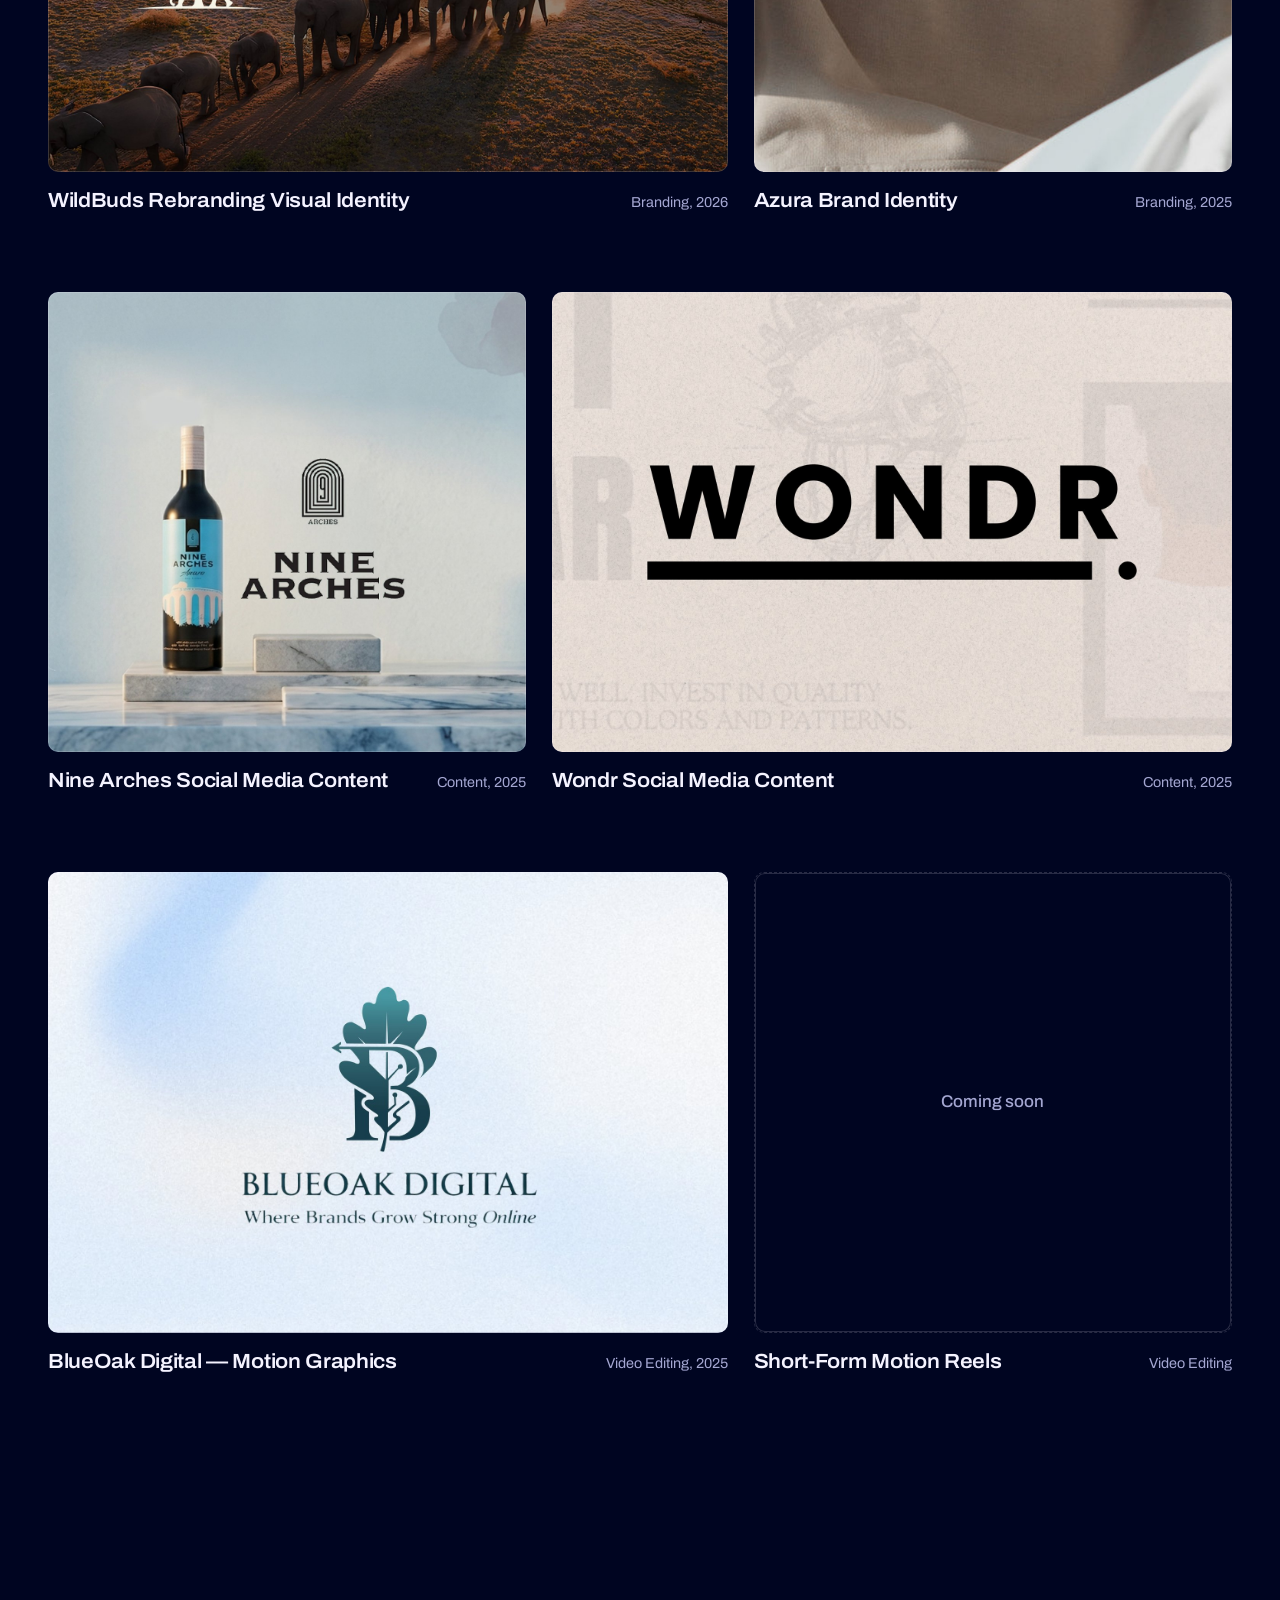
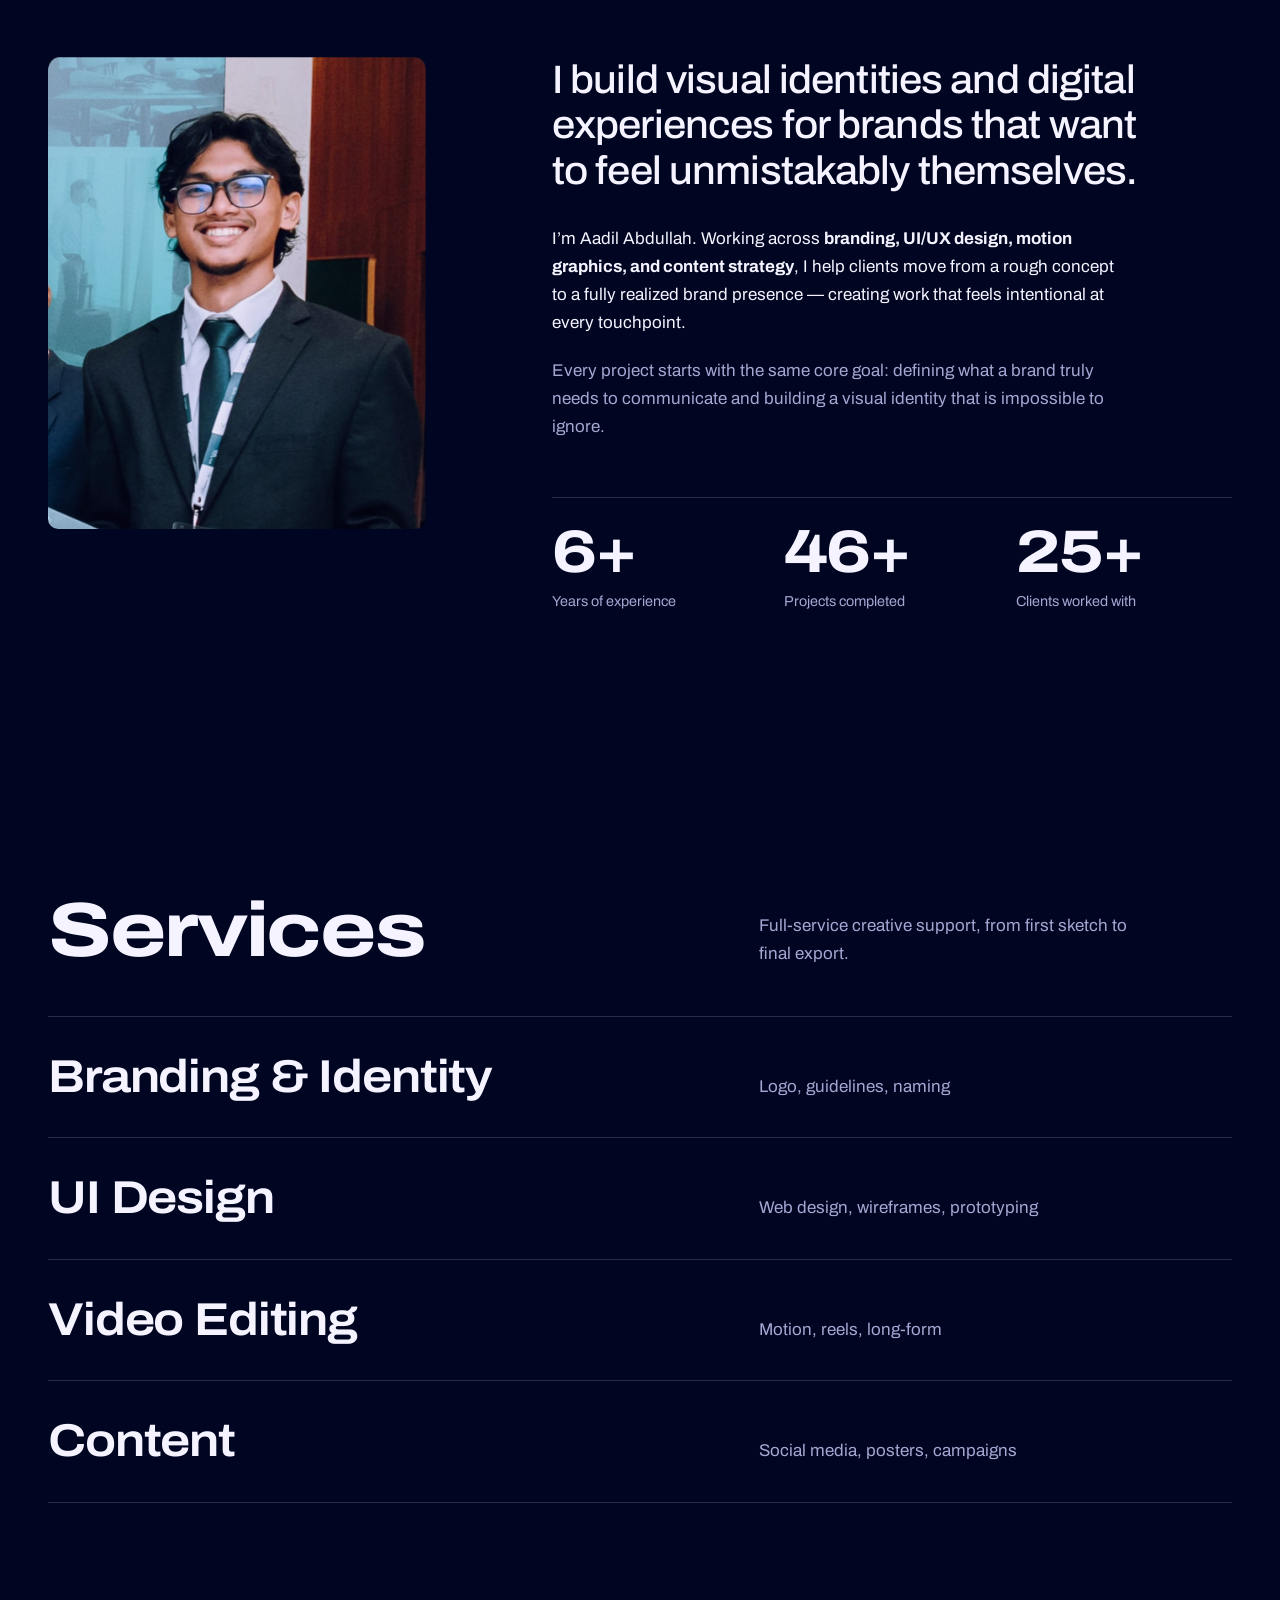
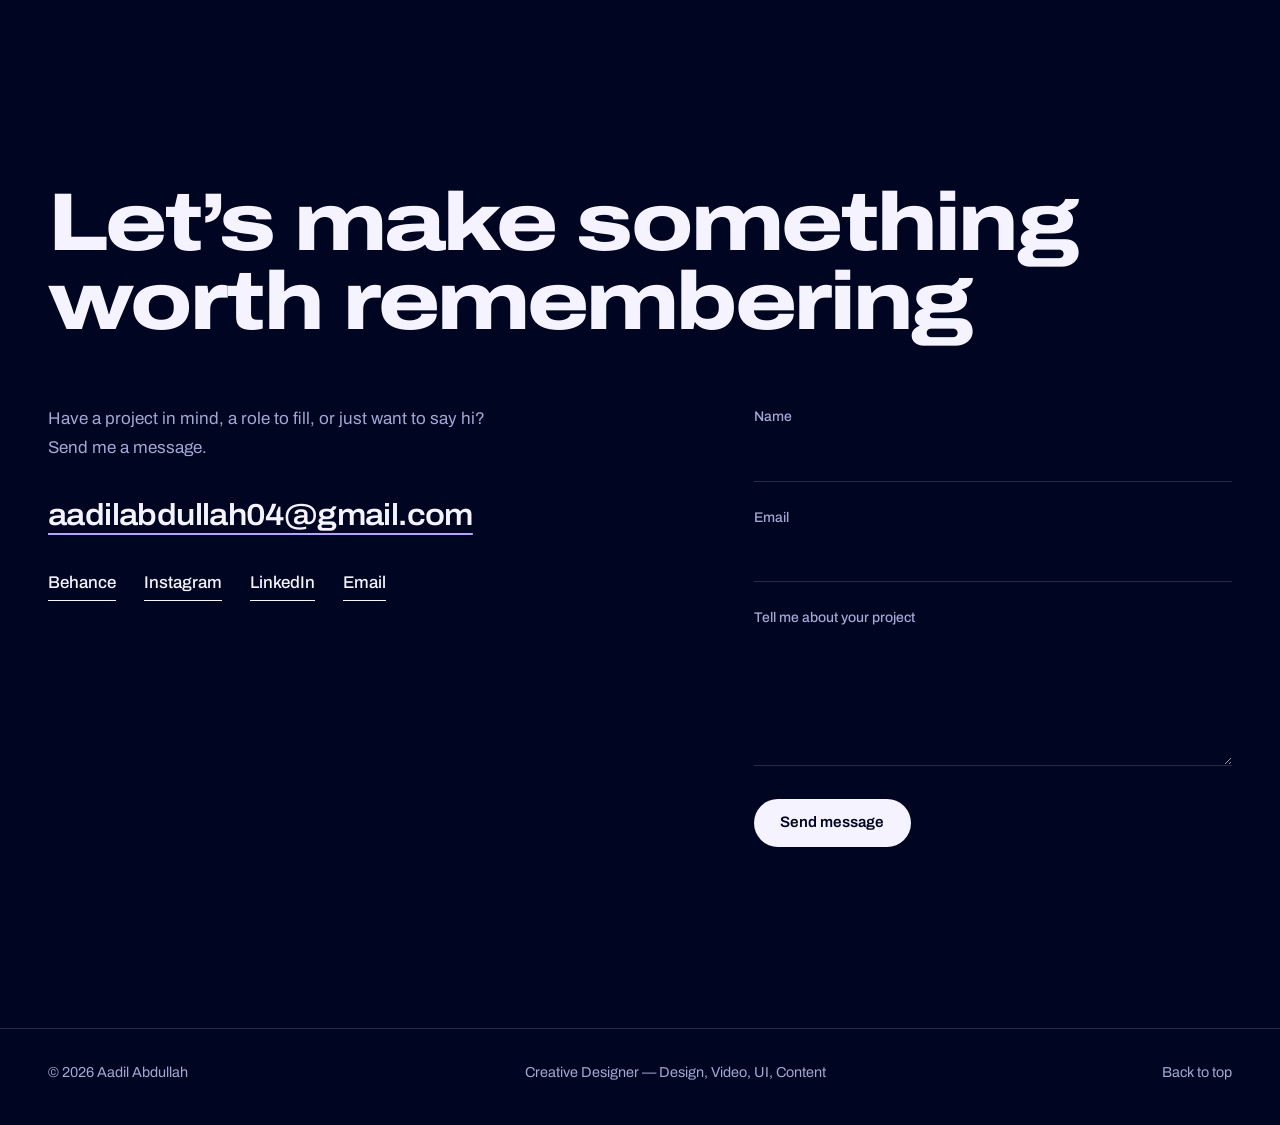
==== commit 166467d2: "asdfgtfy" ====
--- a/index.html
+++ b/index.html
@@ -1,6 +1,7 @@
 <!DOCTYPE html>
 <html lang="en" data-theme="dark">
 <head>
+  
 <meta charset="UTF-8">
 <meta name="viewport" content="width=device-width, initial-scale=1, viewport-fit=cover">
 <title>Aadil Abdullah — Creative Designer</title>
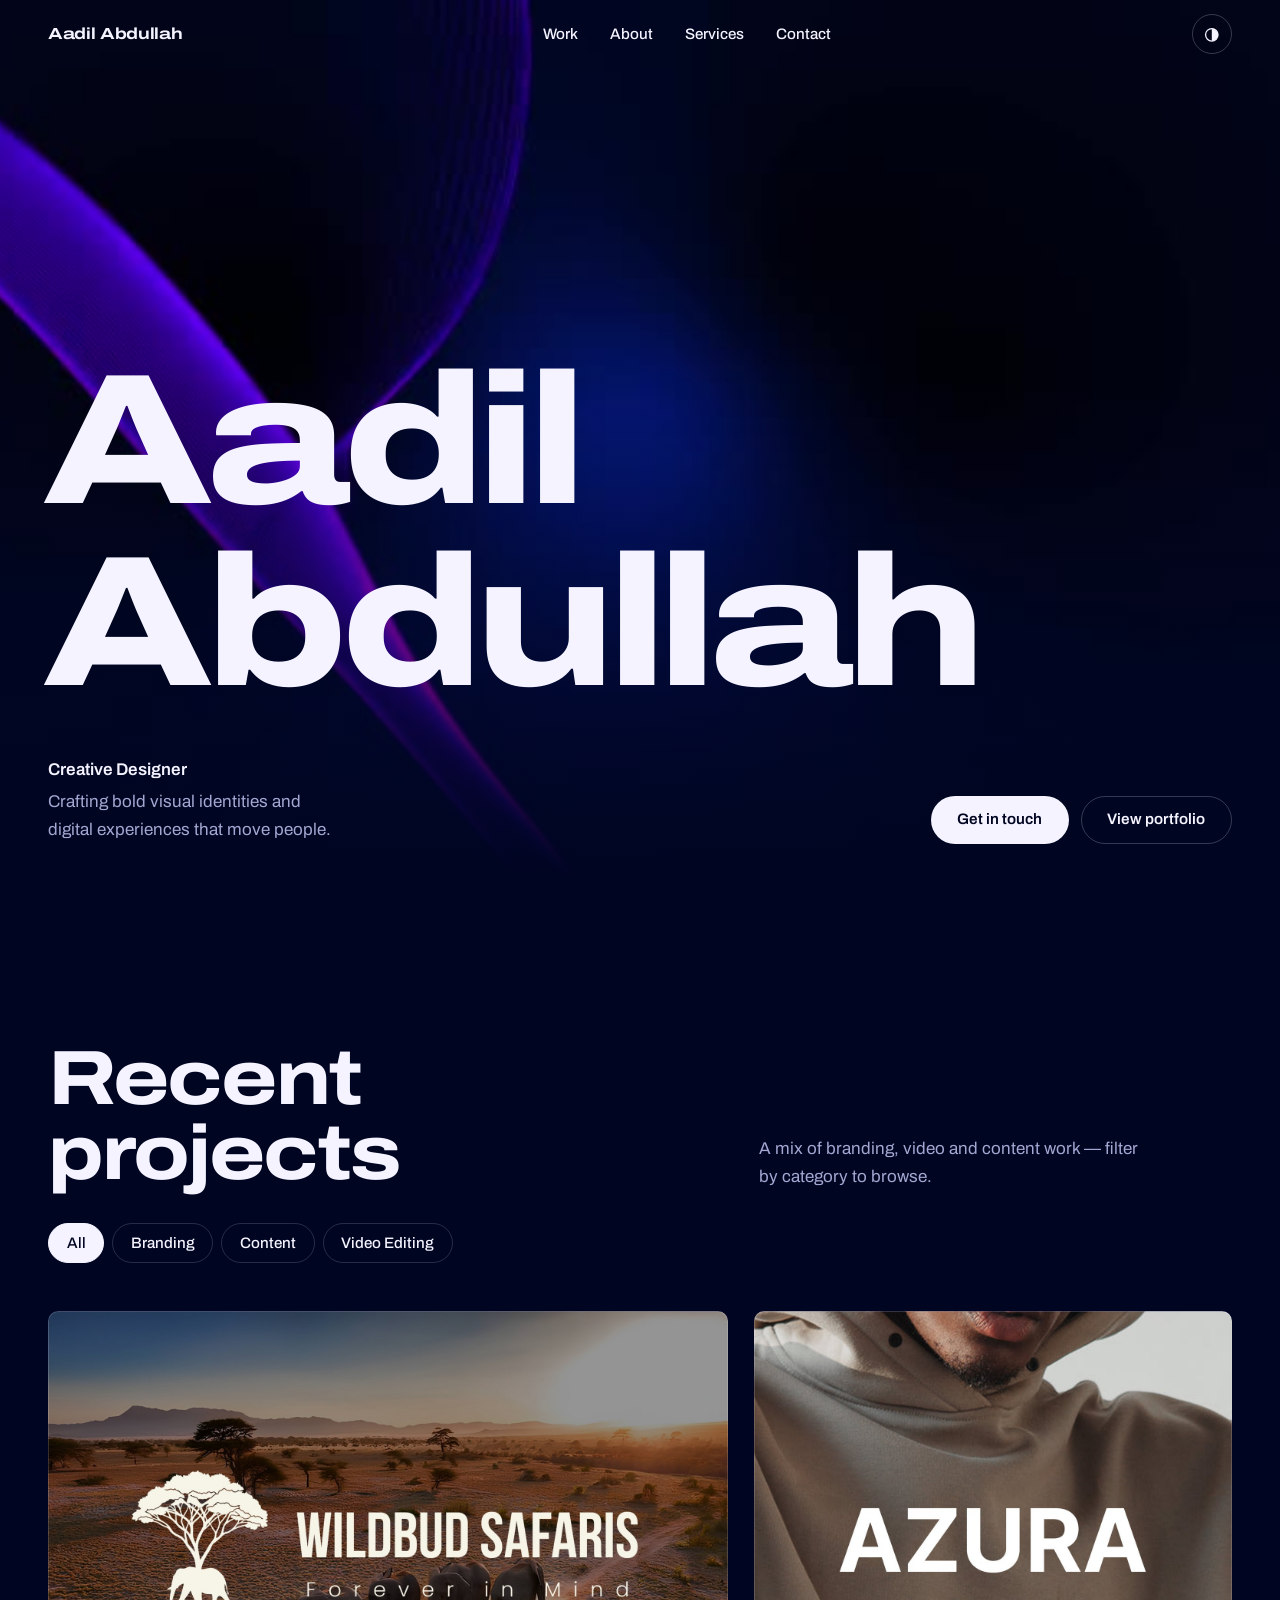
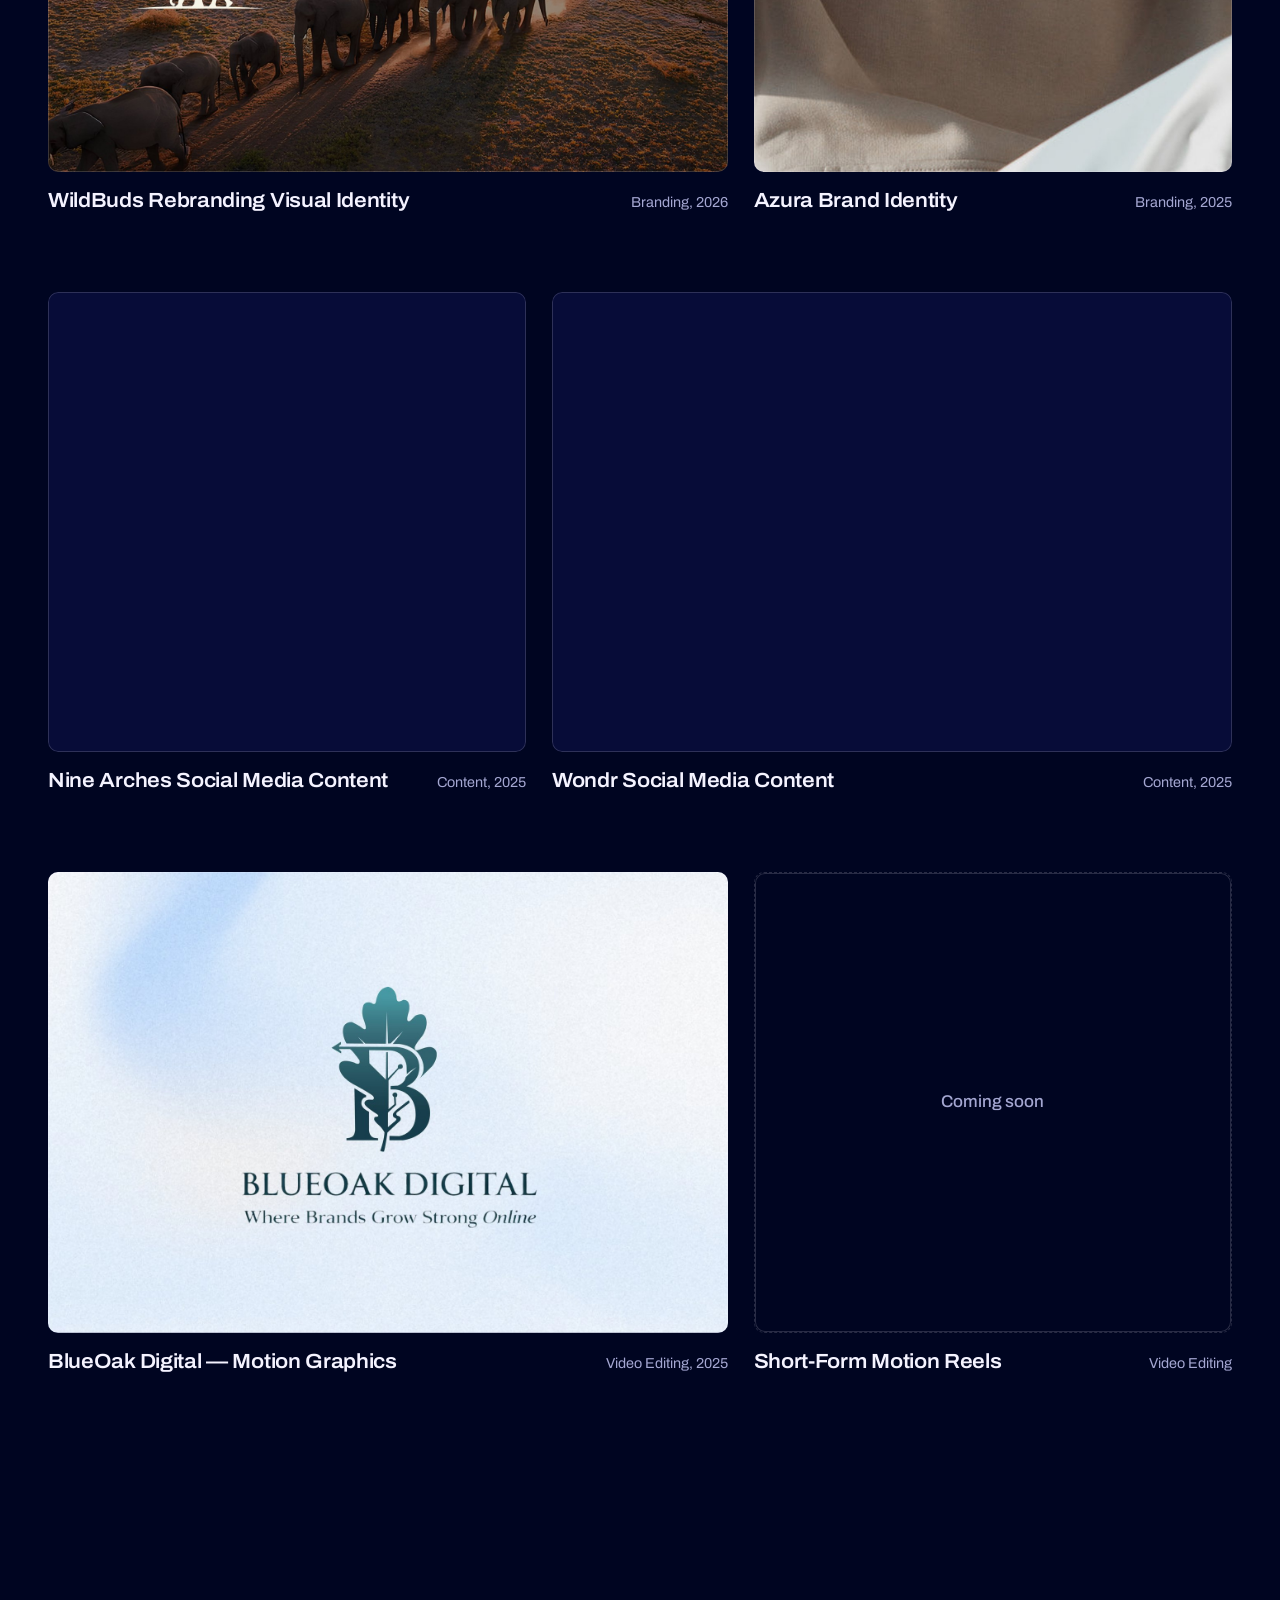
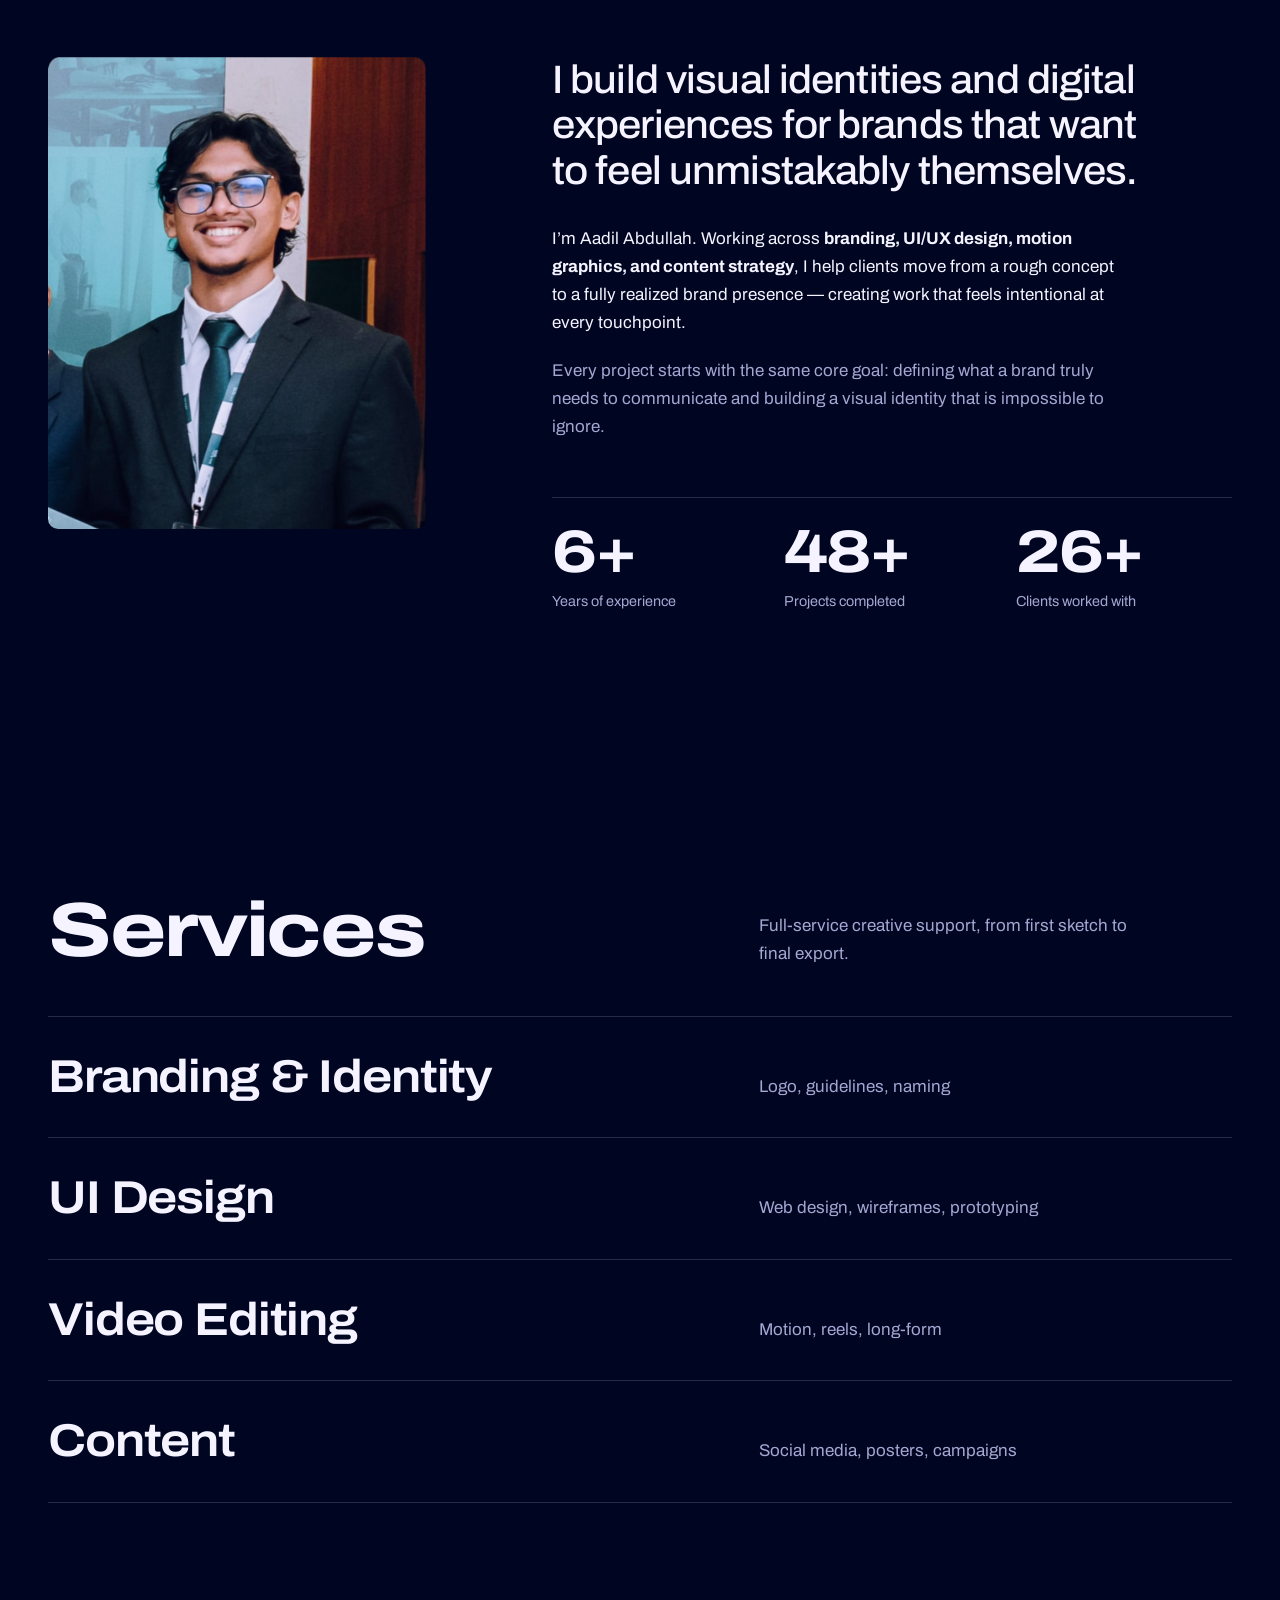
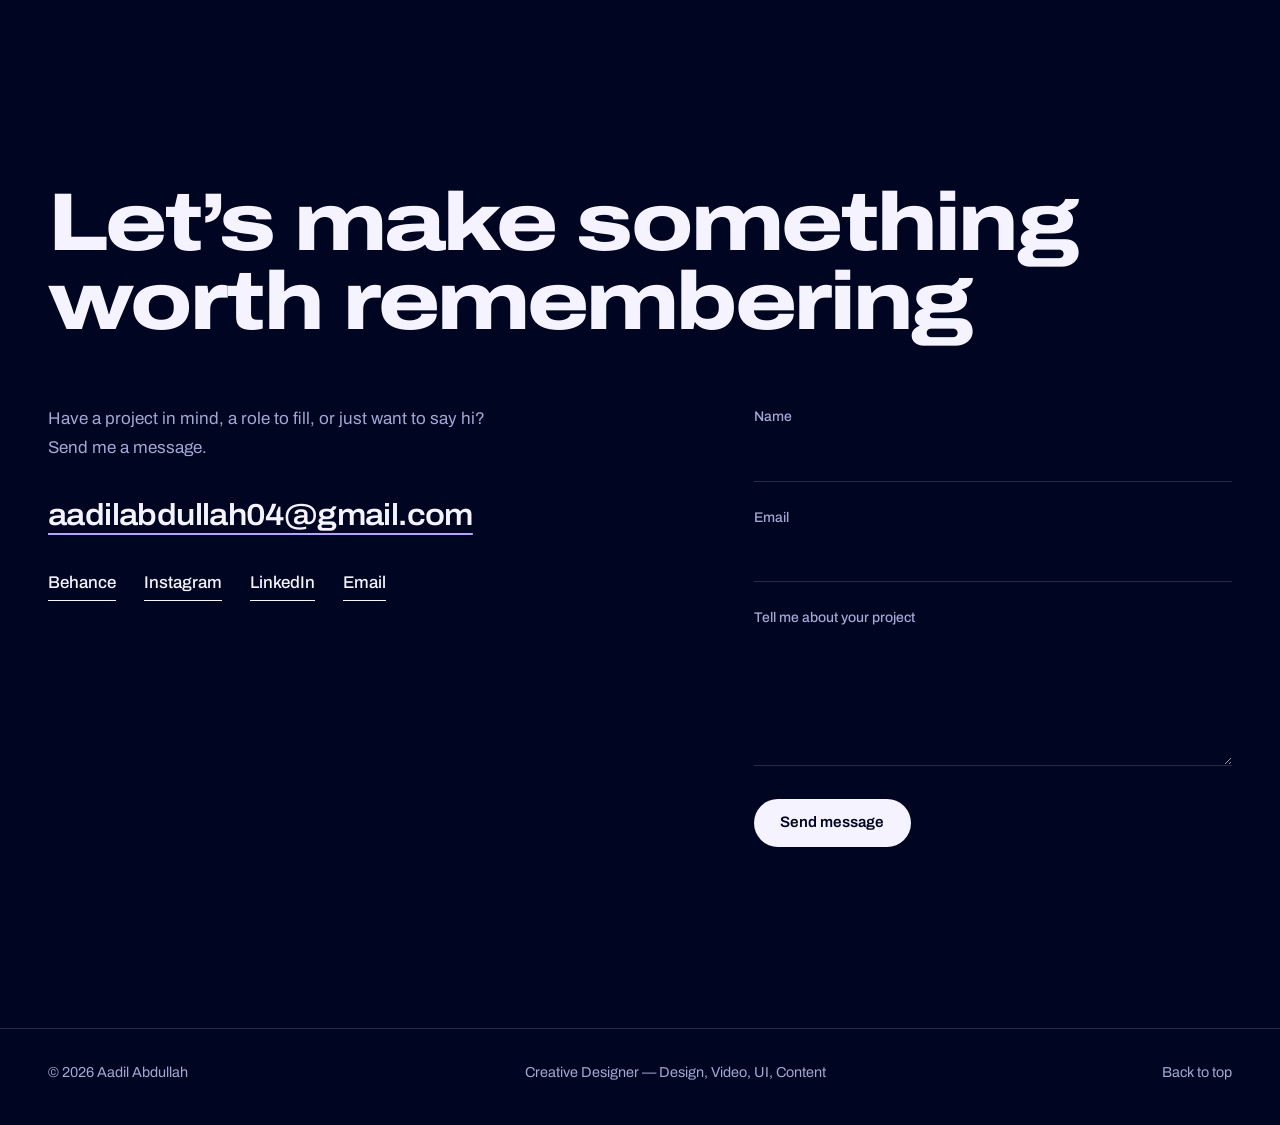
==== commit 2e842338: "sss" ====
--- a/index.html
+++ b/index.html
@@ -1,7 +1,7 @@
 <!DOCTYPE html>
 <html lang="en" data-theme="dark">
 <head>
-  
+
 <meta charset="UTF-8">
 <meta name="viewport" content="width=device-width, initial-scale=1, viewport-fit=cover">
 <title>Aadil Abdullah — Creative Designer</title>
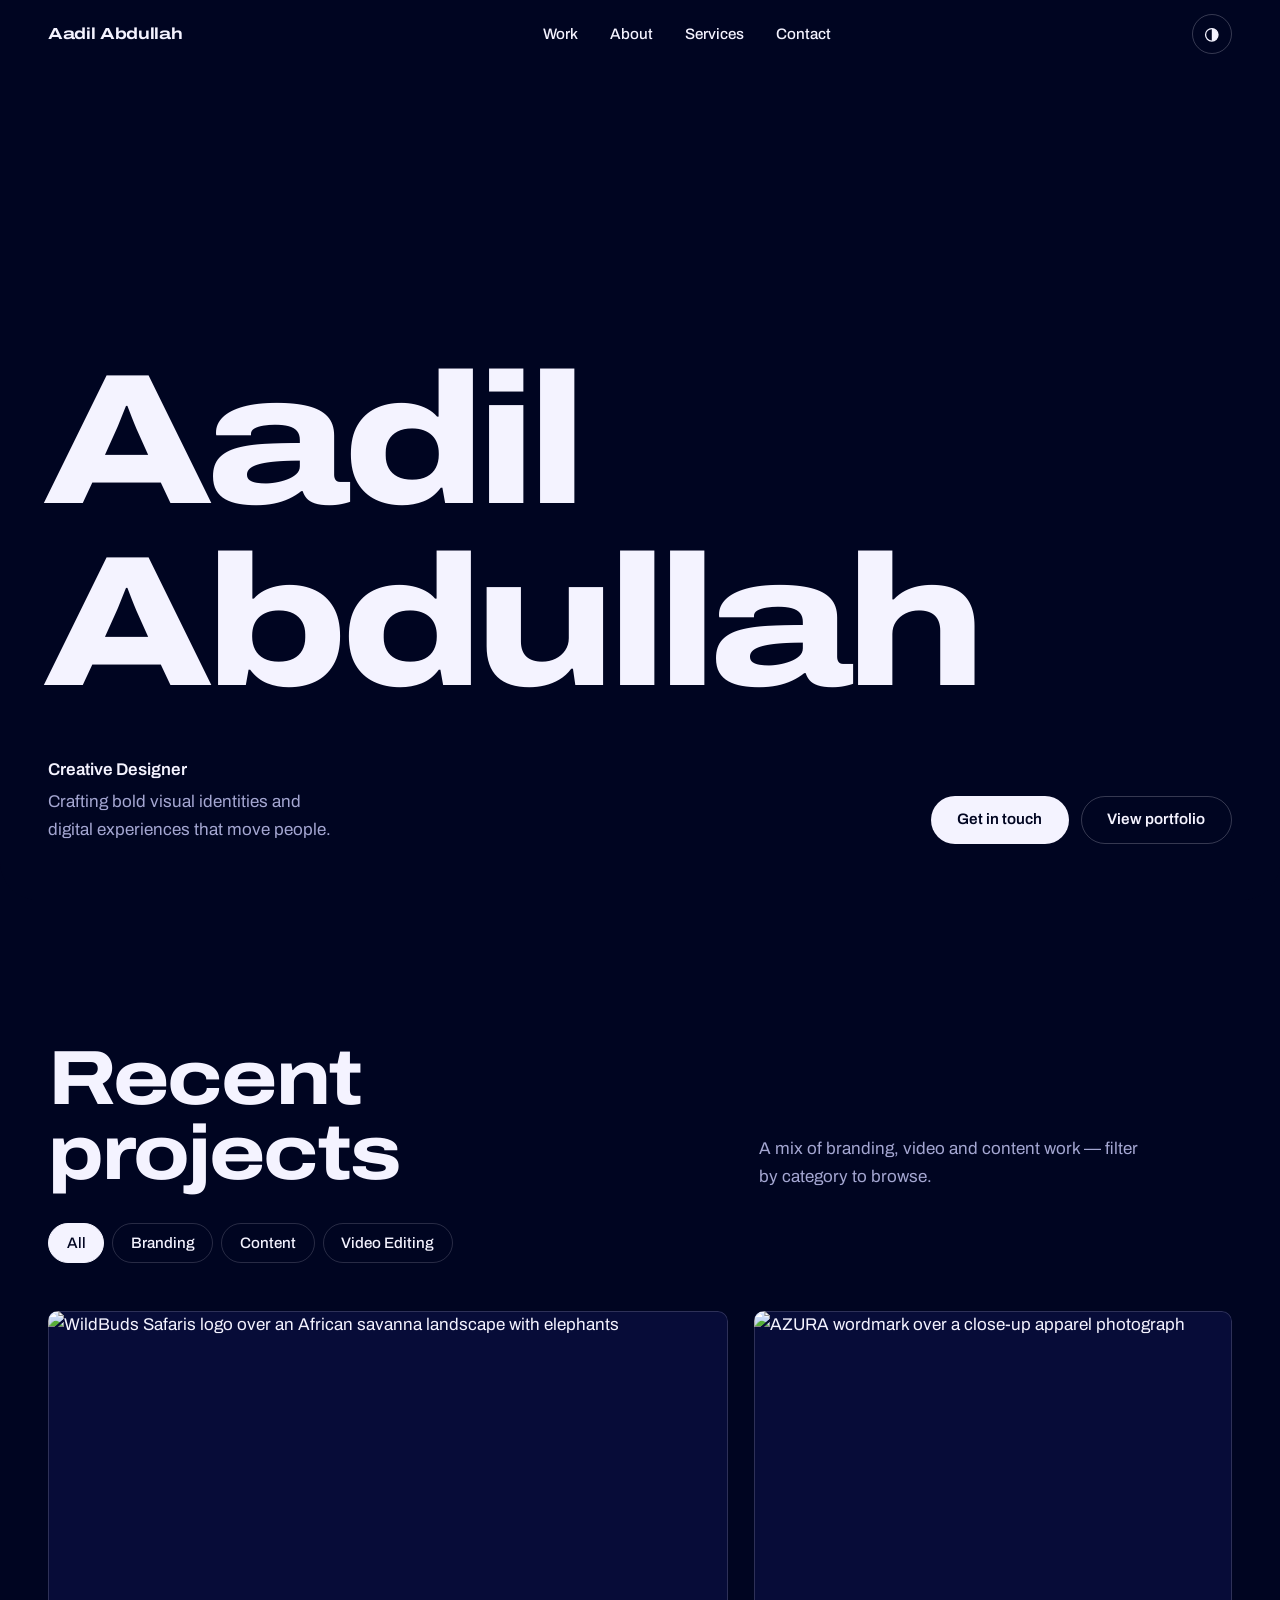
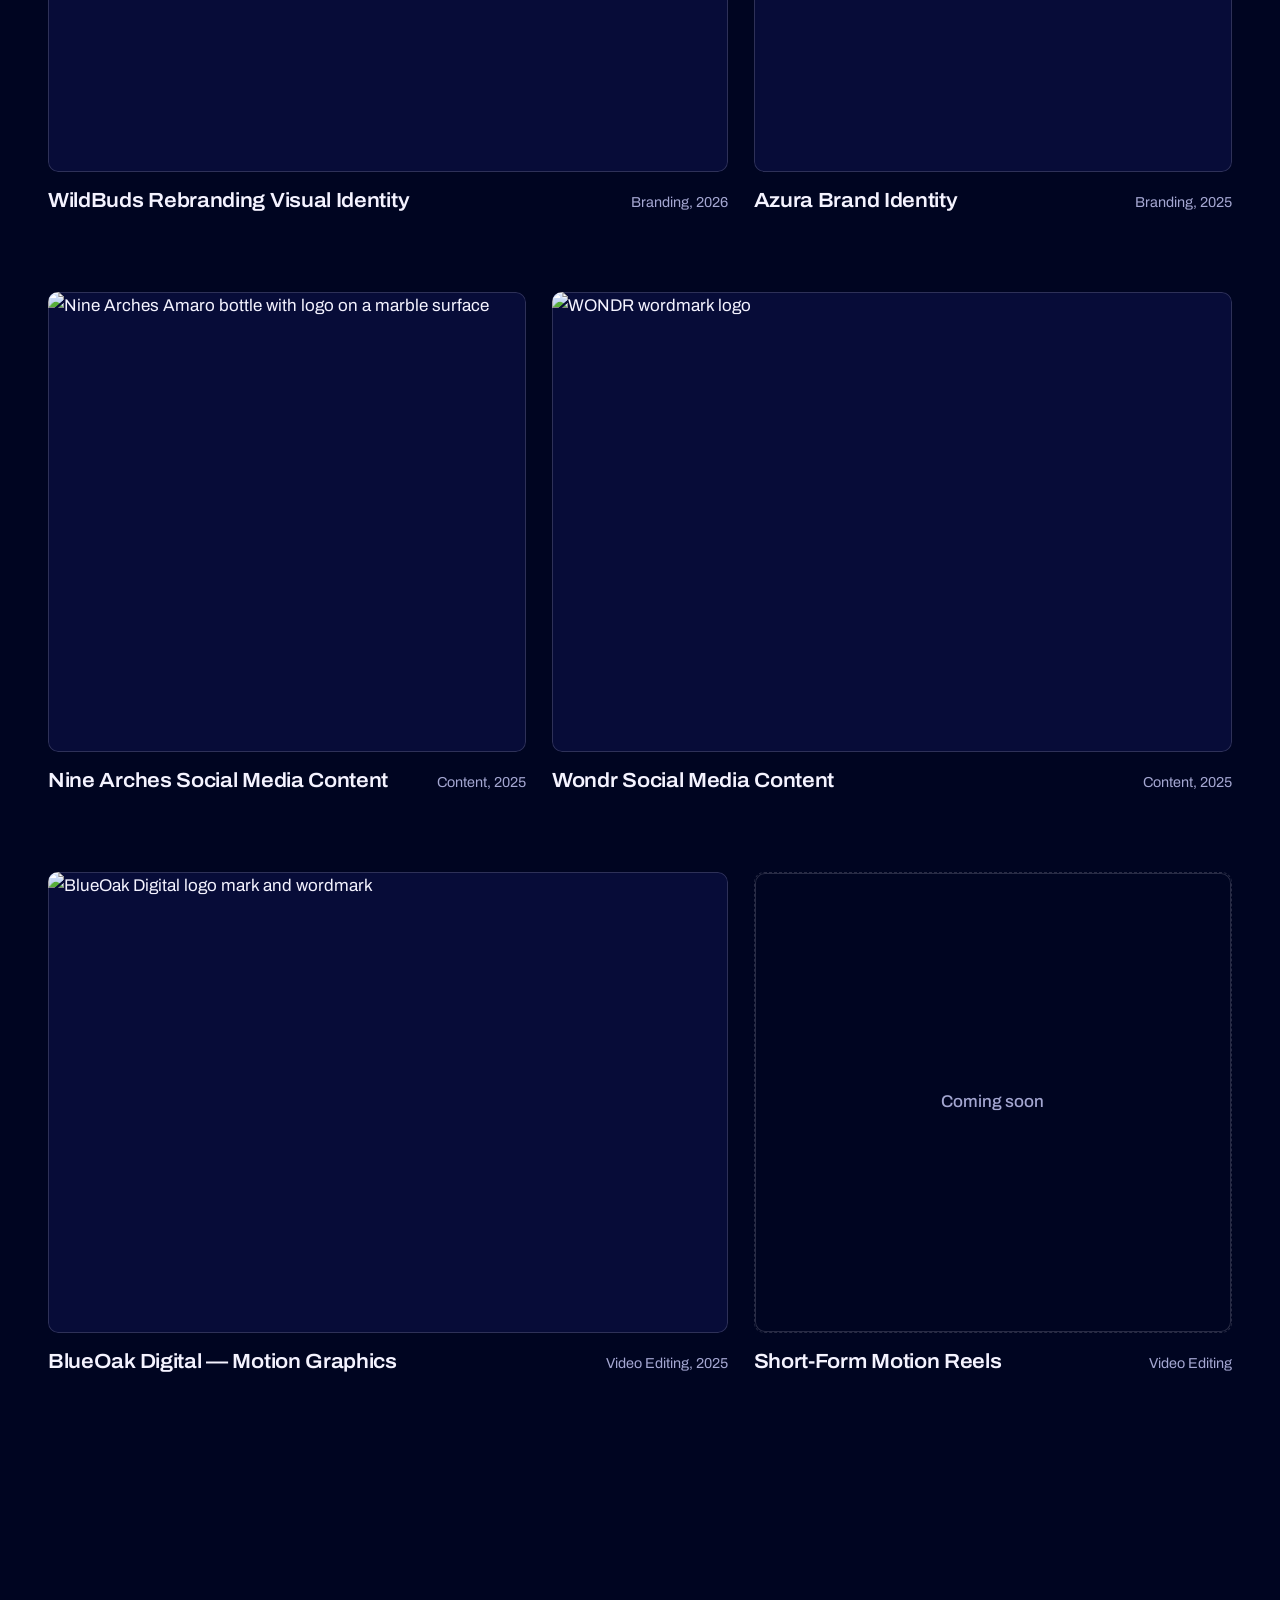
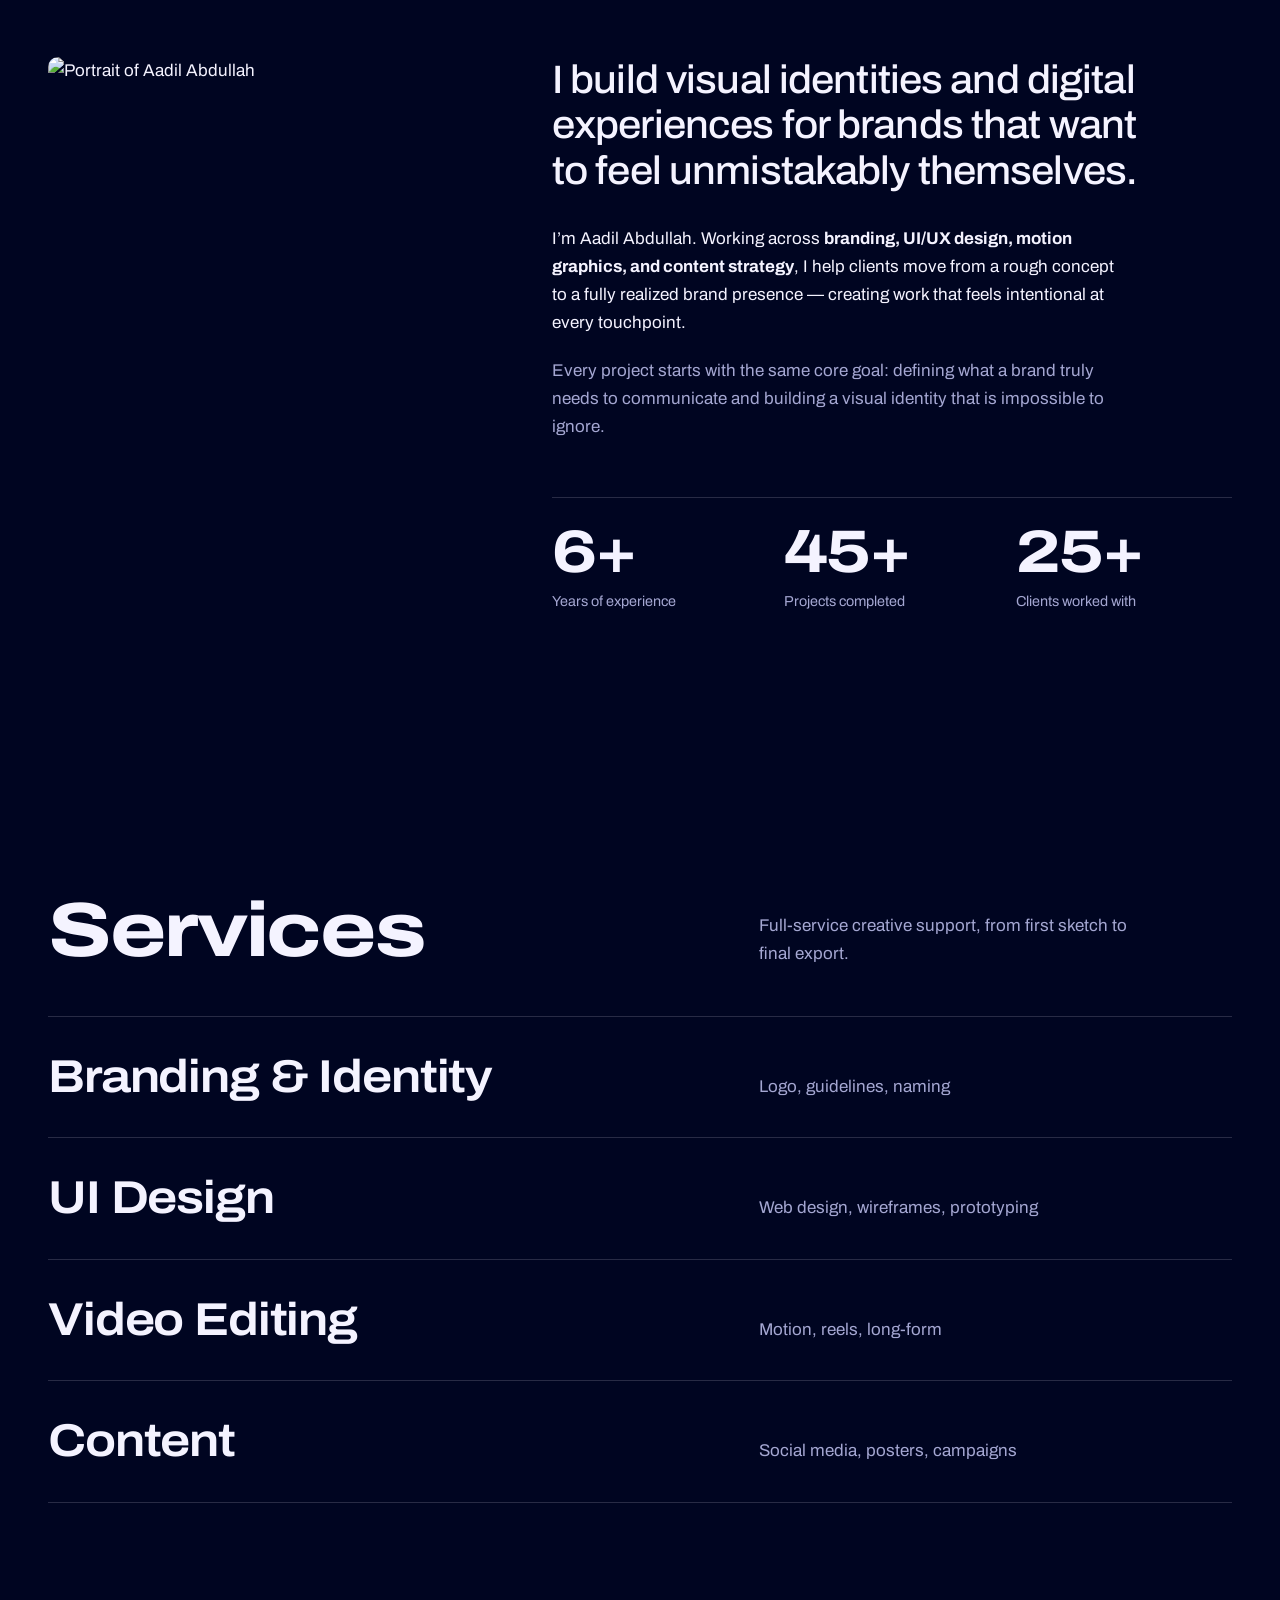
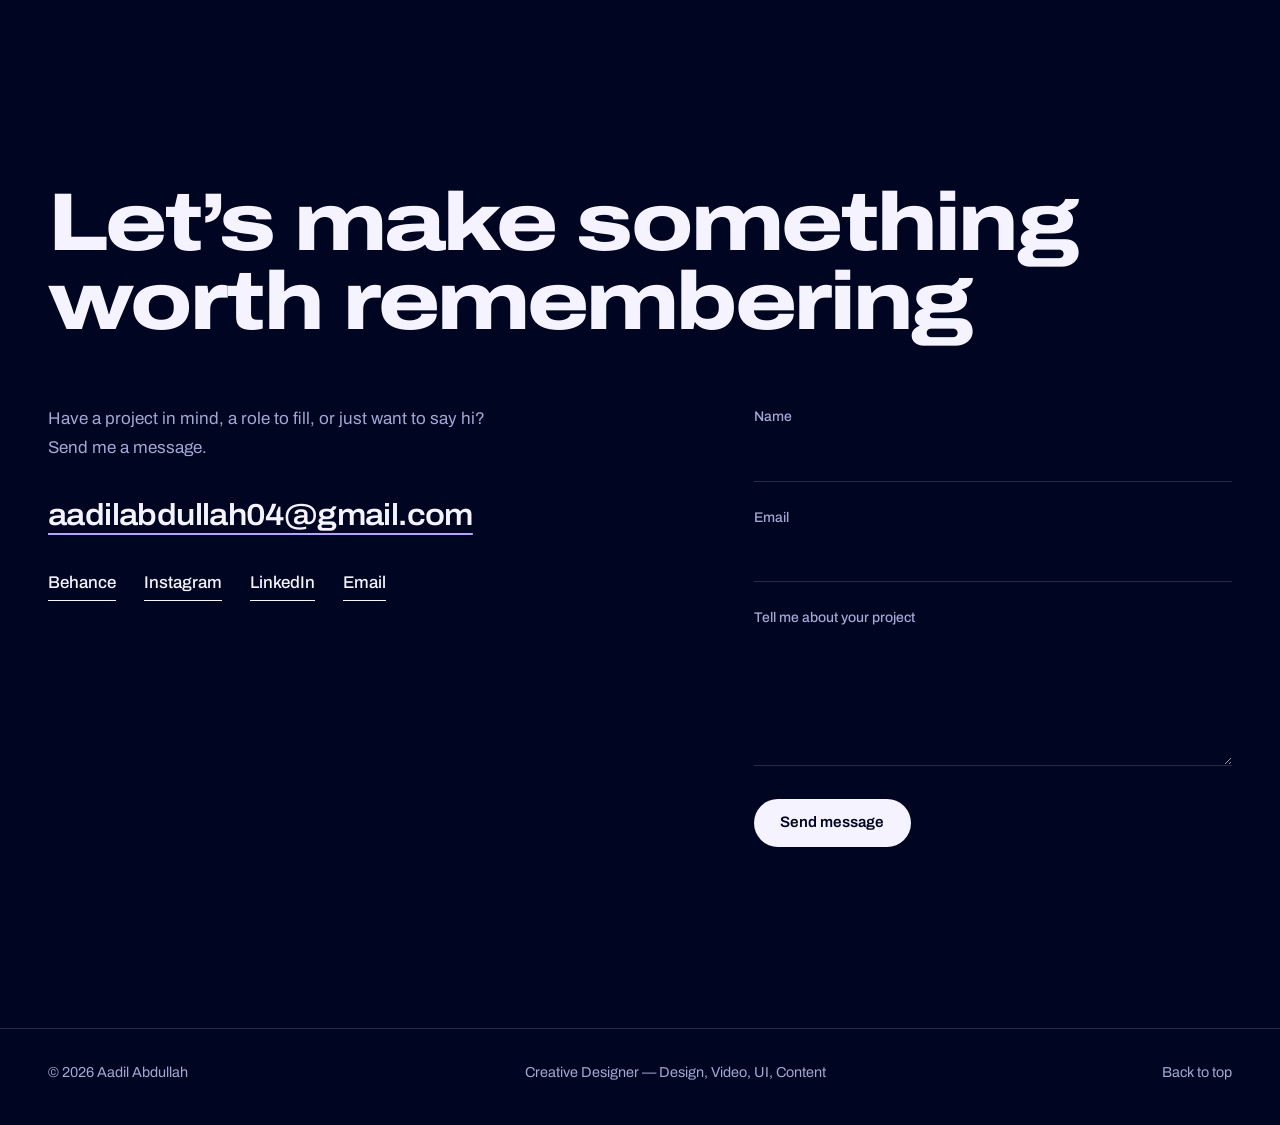
==== commit feb790f5: "Revert "asdfgtfy" This reverts commit 166467d23b3eba156794d1d1e62cdffa23fae9a3." ====
--- a/index.html
+++ b/index.html
@@ -1,7 +1,6 @@
 <!DOCTYPE html>
 <html lang="en" data-theme="dark">
 <head>
-
 <meta charset="UTF-8">
 <meta name="viewport" content="width=device-width, initial-scale=1, viewport-fit=cover">
 <title>Aadil Abdullah — Creative Designer</title>
